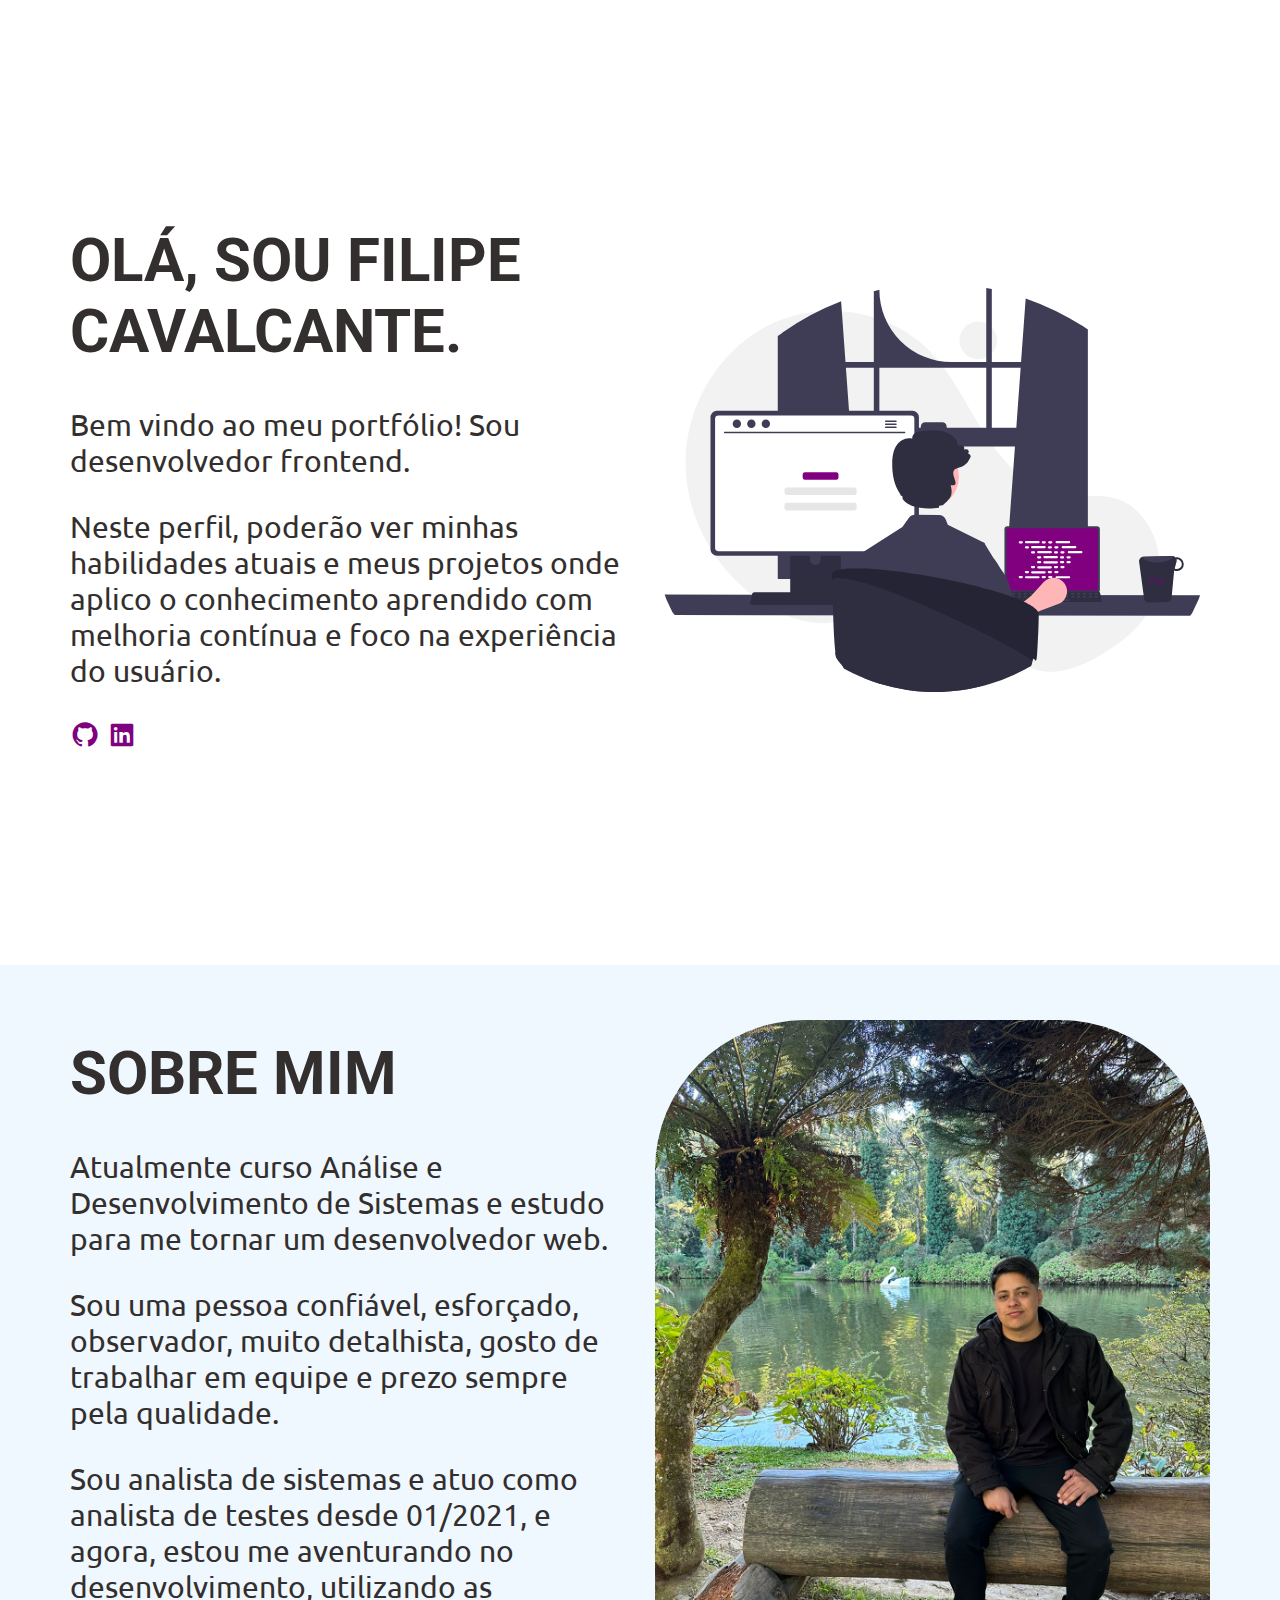
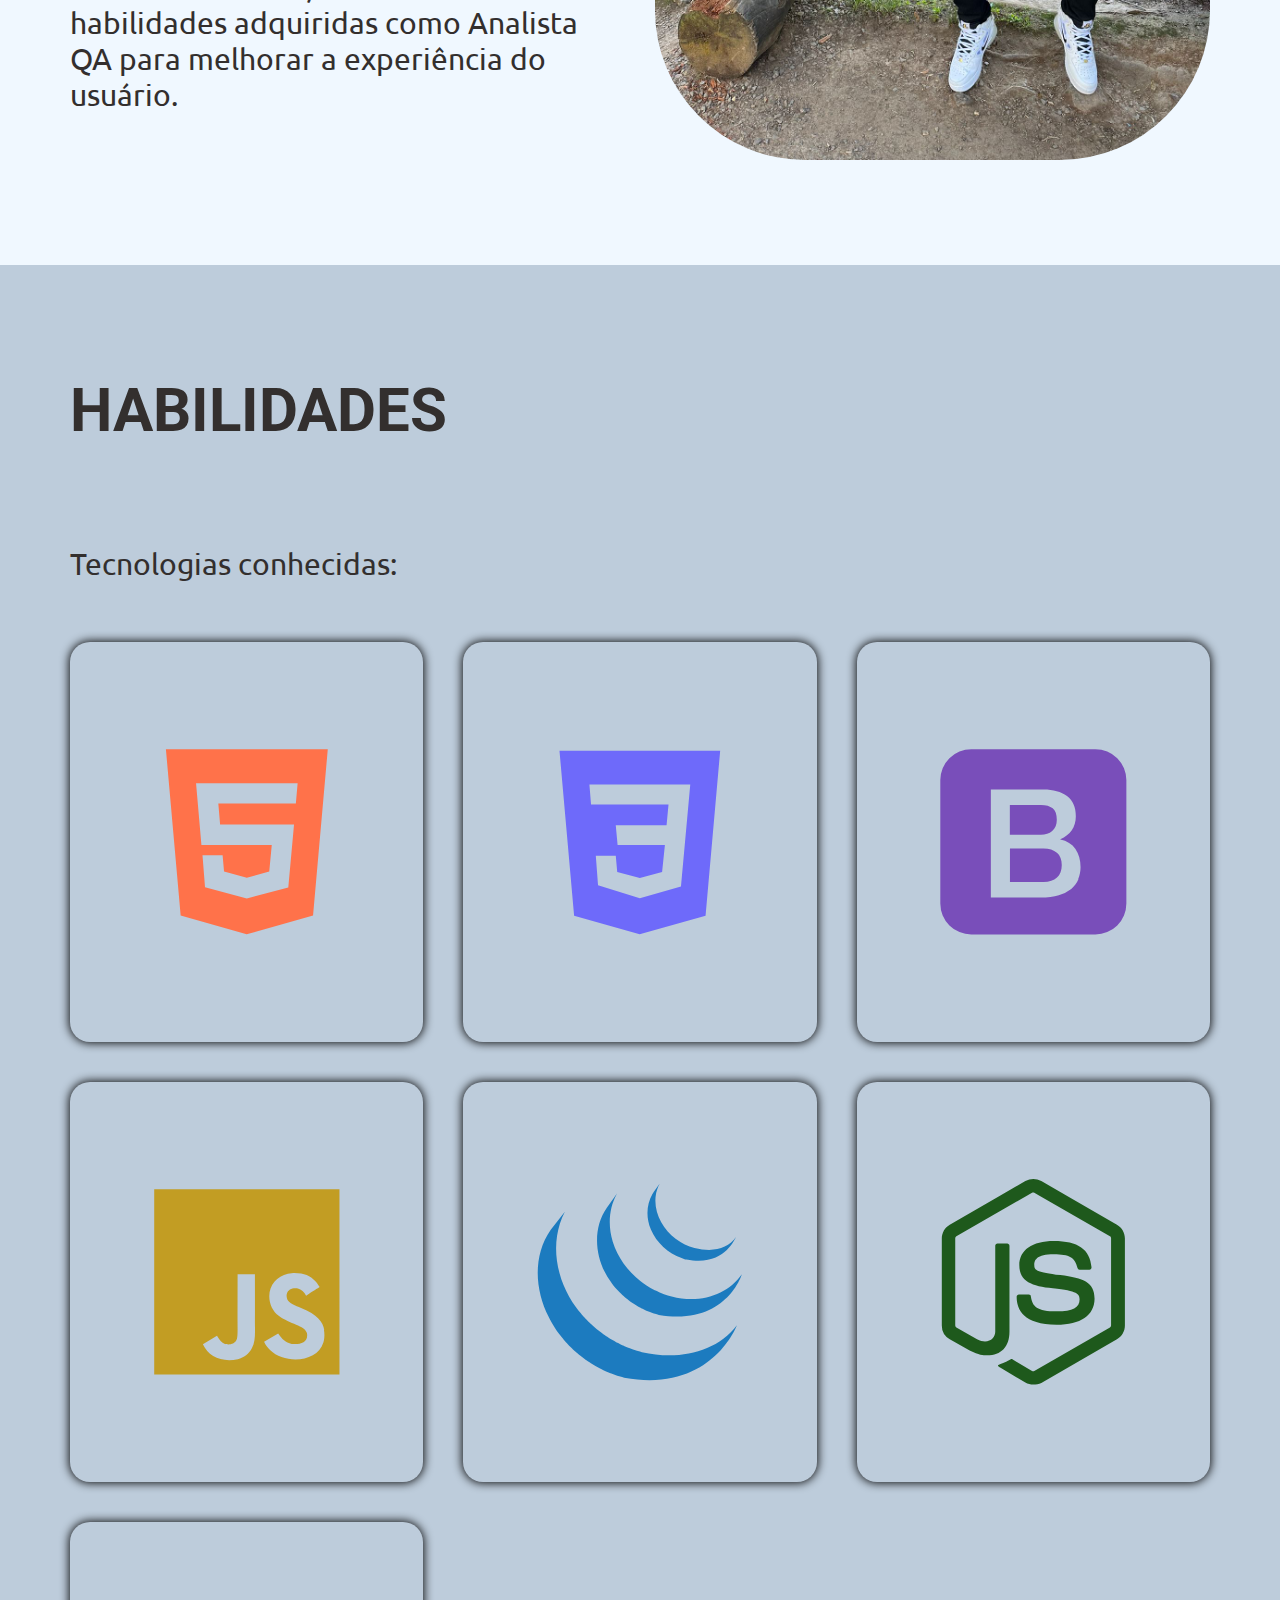
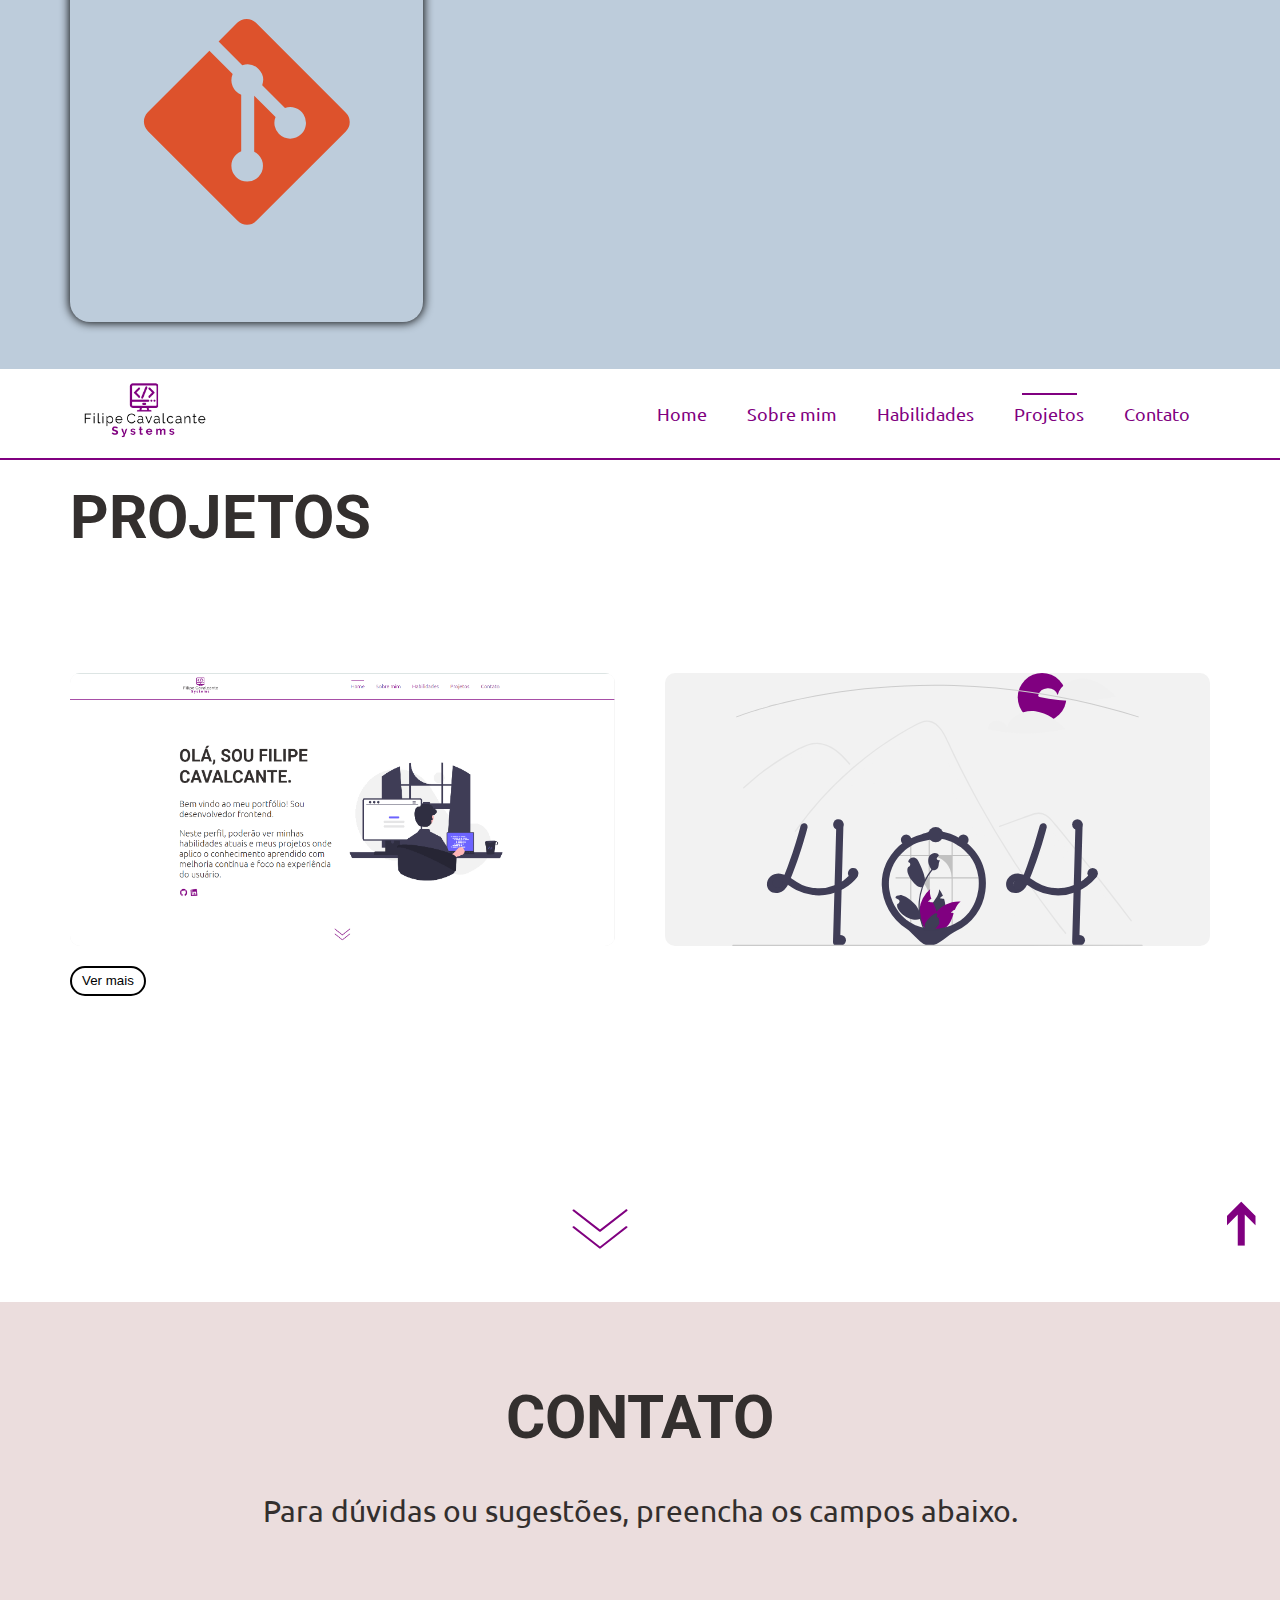
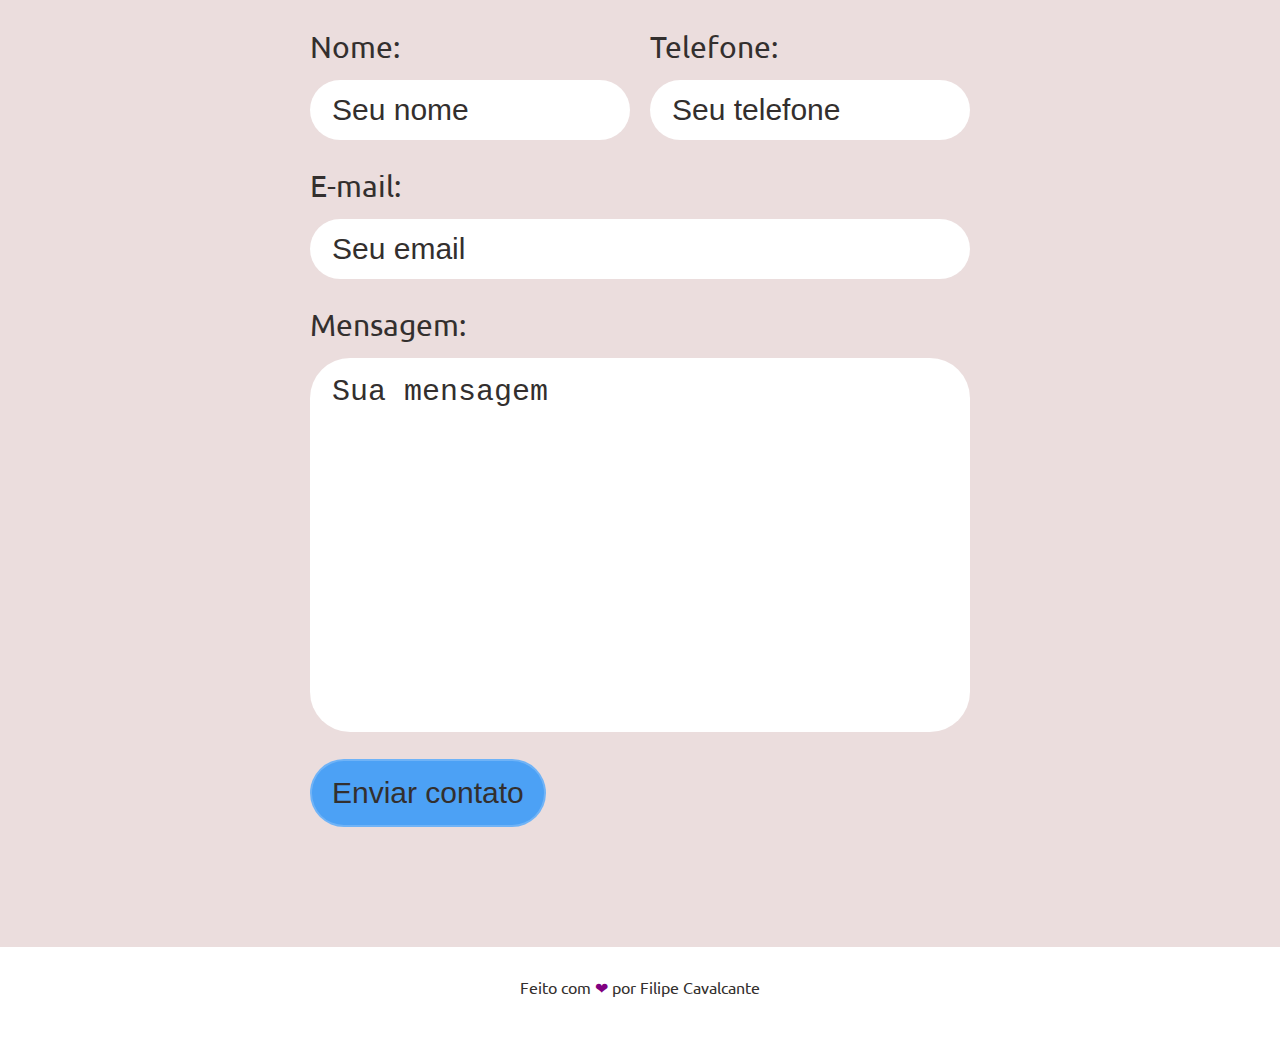
==== src/index.html @ d1425cad "melhorias no código e ajustes na seção de projetos" ====
<!DOCTYPE html>
<html lang="pt-BR">
<head>
    <meta charset="UTF-8">
    <meta name="viewport" content="width=device-width, initial-scale=1.0">
    <title>Filipe Cavalcante Profile</title>
    <link rel="preconnect" href="https://fonts.googleapis.com">
    <link rel="preconnect" href="https://fonts.gstatic.com" crossorigin>
    <link rel="stylesheet" href="https://fonts.googleapis.com/css2?family=Roboto:ital,wght@0,400;0,700;1,700&family=Ubuntu:ital,wght@0,300;0,700;1,700&display=swap">
    <link rel="stylesheet" href="./assets/css/main.css">
    <link rel="stylesheet" href="./assets/css/class.css">
    <link rel="stylesheet" href="./assets/css/menu.css">
    <link rel="stylesheet" href="./assets/css/components.css">
    <link rel="stylesheet" href="./assets/css/responsive.css">
    <link rel="stylesheet" href="./assets/css/skills.css">
    <link rel="stylesheet" href="./assets/css/projects.css">
    <link rel='stylesheet' href='https://unpkg.com/boxicons@2.1.4/css/boxicons.min.css'>
</head>

<body>

    <!-- Botão para fechamento do menu responsivo -->
    <input id="close-menu" class="close-menu" type="checkbox" aria-label="Close menu" role="button" aria-pressed="true">
    <label class="close-menu-label" for="close-menu" title="close menu"></label>

    <!-- Logo e menu de navegação -->
    <aside class="menu white-bg">
        <div class="main-menu menu-content">
            <a id="logo" href="#home" class="scroll-link">
                <img src="./assets/img/logo.png" alt="logo personalizada da minha página" onclick="toggleMenu()">
            </a>
            <nav>
                <ul id="menu-list">
                    <li><a class="nav-link" href="#home">Home</a></li>
                    <li><a class="nav-link" href="#perfil">Sobre mim</a></li>
                    <li><a class="nav-link" href="#habilidades">Habilidades</a></li>
                    <li><a class="nav-link" href="#projetos">Projetos</a></li>
                    <li><a class="nav-link" href="#contato">Contato</a></li>
                </ul>
            </nav>
        </div>
    </aside>

    <!-- Div para espaçamento entre o menu/seção home -->
    <div class="menu-spacing"></div>

    <!-- Seção do home -->
    <section id="home" class="intro white-bg section active-section">
        <div class="main-content intro-content">
            <div class="intro-text-content">
                <h1>Olá, sou Filipe Cavalcante.</h1>
                <p>Bem vindo ao meu portfólio! Sou desenvolvedor frontend.</p>
                <p>Neste perfil, poderão ver minhas habilidades atuais e meus projetos onde aplico o conhecimento aprendido com melhoria contínua e foco na experiência do usuário.</p>
                <div class="social-icons">
                    <a href="https://github.com/filcavalcante?tab=repositories" target="_blank"><i class='bx bxl-github bx-tada' style='color:#800080'></i></a>
                    <a href="https://www.linkedin.com/in/filipe-cavalcante-76673828a/" target="_blank"><i class='bx bxl-linkedin-square bx-tada' style='color:#800080'></i></a>
                </div>
            </div>
            <div class="intro-img">
                <img src="./assets/img/programing.svg" alt="">
            </div>
        </div>
        <div>
            <img id="rolldrop-button" src="./assets/img/down-arrow.svg" alt="Ícone de uma flecha para nevegação, indicando para baixo.">
        </div>
        <div class="rolldrop-content">
        </div>
    </section>

    <!-- Seção do perfil -->
    <section id="perfil" class="intro-bg section">
        <div class="main-content intro-content">
            <div class="intro-text-content">
                <h2>Sobre mim</h2>
                <p>Atualmente curso Análise e Desenvolvimento de Sistemas e estudo para me tornar um desenvolvedor web.</p>
                <p>Sou uma pessoa confiável, esforçado, observador, muito detalhista, gosto de trabalhar em equipe e prezo sempre pela qualidade.</p>
                <p>Sou analista de sistemas e atuo como analista de testes desde 01/2021, e agora, estou me aventurando no desenvolvimento, utilizando as habilidades adquiridas como Analista QA para melhorar a experiência do usuário.</p>
            </div>
            <div class="intro-img">
                <img src="./assets/img/profile.jpeg" alt="foto pessoal onde estou usando camisa, jaqueta e calça nas cores preta e tênis branco, em um parque sentado num banco de madeira com um lago atrás">
            </div>
        </div>
    </section>

    <!-- Seção das habilidades -->
    <section id="habilidades" class="skills-bg section">
        <div class="main-content grid-skills-content">
            <h2 class="grid-heading-skills">Habilidades</h2>
            <p class="grid-tecnologies">Tecnologias conhecidas:</p>
            <div class="grid-skills">
                <div class="card-skills">
                    <img id="img-html" src="./assets/img/bxl-html5.svg" alt="Logo da linguagem HTML">
                    <div class="skills-content">
                        <h3 class="card-title">Html</h3>
                        <p class="card-description">É uma linguagem baseada em marcação, o que significa que você utiliza tags (etiquetas) para envolver partes específicas do conteúdo, dando-lhes significado e estrutura.</p>
                    </div>
                </div>
                <div class="card-skills">
                    <img id="img-css" src="./assets/img/bxl-css3.svg" alt="Logo da linguagem CSS">
                    <div class="skills-content">
                        <h3 class="card-title">Css</h3>
                        <p class="card-description">É uma linguagem de estilo utilizada para controlar a apresentação e o layout de documentos HTML.</p>
                        <p class="card-description">A principal finalidade do CSS é separar o conteúdo (HTML) da apresentação (estilo), o que permite um maior controle e flexibilidade no design de páginas da web.</p>
                    </div>
                </div>
                <div class="card-skills">
                    <img id="img-bootstrap" src="./assets/img/bxl-bootstrap.svg" alt="Logo do framework Bootstrap">
                    <div class="skills-content">
                        <h3 class="card-title">Bootstrap</h3>
                        <p class="card-description">É um dos frameworks de design de código aberto mais populares para o desenvolvimento de interfaces de usuário (UI) responsivas e estilizadas para sites e aplicativos da web. </p>
                    </div>
                </div>
                <div class="card-skills">
                    <img id="img-javascript" src="./assets/img/bxl-javascript.svg" alt="Logo da linguagem Javascript">
                    <div class="skills-content">
                        <h3 class="card-title">Javascript</h3>
                        <p class="card-description">É uma linguagem de programação amplamente usada para desenvolvimento web e é uma das tecnologias fundamentais da internet.</p>
                        <p class="card-description">Permite que os desenvolvedores adicionem interatividade, comportamento dinâmico e funcionalidades avançadas às páginas da web.</p>
                    </div>
                </div>
                <div class="card-skills">
                    <img id="img-jquery" src="./assets/img/bxl-jquery.svg" alt="Logo da biblioteca JQuery">
                    <div class="skills-content">
                        <h3 class="card-title">JQuery</h3>
                        <p class="card-description">É uma biblioteca JavaScript rápida, concisa e de alto nível que simplifica a interação com documentos HTML.</p>
                        <p class="card-description">Foi criada para facilitar o desenvolvimento de páginas web interativas e é amplamente usada na indústria de desenvolvimento web.</p>
                    </div>
                </div>
                <div class="card-skills">
                    <img id="img-node" src="./assets/img/bxl-nodejs.svg" alt="Logo da plataforma de desenvolvimento Noje.js">
                    <div class="skills-content">
                        <h3 class="card-title">Node.js</h3>
                        <p class="card-description">É uma plataforma de desenvolvimento de aplicativos de código aberto que permite aos desenvolvedores criar aplicativos de servidor e de rede altamente escaláveis usando JavaScript. O Node.js é projetado para ser executado no lado do servidor. </p>
                    </div>
                </div>
                <div class="card-skills">
                    <img id="img-git" src="./assets/img/bxl-git.svg" alt="Logo do Git e GitHub para sistema de controle de versão e hospedagem de repositórios Git baseada na web">
                    <div class="skills-content">
                        <h3 class="card-title">Git e GitHub</h3>
                        <p class="card-title">Git é um sistema de controle de versão distribuído amplamente utilizado para rastrear e gerenciar as mudanças no código fonte de um projeto de software.</p>
                        <p class="card-title">GitHub é uma plataforma de hospedagem de repositórios Git baseada na web que oferece serviços de colaboração e gerenciamento de código.</p>
                    </div>
                </div>
            </div>
        </div>
    </section>

    <!-- Seção da galeria de projetos -->
    <section id="projetos" class="white-bg section">
        <div class="main-content">
            <h2 class="grid-main-heading">Projetos</h2>
            <div id="projects-grid-mobile" class="projects-grid">
                <div class="card-projects">
                    <img src="./assets/img/portfolio-project.png" alt="">
                    <div class="projects-content">
                        <p class="projects-title">Meu Portfólio</p>
                        <p class="projects-description">Página criada para testar meu conhecimento e dar um passo a mais na carreira, fazendo um projeto responsivo utilizando Html, Css e Javascript.</p>
                        <div class="align-button">
                            <a class="project-button">
                                <span class="content-button">Ver projeto</span>
                            </a>
                            <a class="project-code-button" href="https://github.com/filcavalcante/portfolio.git" target="_blank">
                                <span><svg xmlns="http://www.w3.org/2000/svg" width="24" height="24" viewBox="3 3 16 16" style="fill: rgba(0, 0, 0, 1);"><path d="m7.375 16.781 1.25-1.562L4.601 12l4.024-3.219-1.25-1.562-5 4a1 1 0 0 0 0 1.562l5 4zm9.25-9.562-1.25 1.562L19.399 12l-4.024 3.219 1.25 1.562 5-4a1 1 0 0 0 0-1.562l-5-4zm-1.649-4.003-4 18-1.953-.434 4-18z"></path></svg></span>
                                <span class="content-button">Ver código</span>
                            </a>
                        </div>
                    </div>               
                </div>
                <div class="card-projects">
                    <img src="./assets/img/404error-not-found.svg" alt="Imagem de uma página não encontrada.">
                    <div class="projects-content">
                        <br>
                        <p class="projects-title">Página em desenvolvimento.</p>
                        <p class="projects-title">Em breve novidades!</p>
                        <br>
                        <!-- <p class="projects-description"></p> -->
                        <!-- <div class="align-button">
                            <a class="project-button">
                                <span class="content-button">Ver projeto</span>
                            </a>
                            <a class="project-code-button">
                                <span><svg xmlns="http://www.w3.org/2000/svg" width="24" height="24" viewBox="3 3 16 16" style="fill: rgba(0, 0, 0, 1);"><path d="m7.375 16.781 1.25-1.562L4.601 12l4.024-3.219-1.25-1.562-5 4a1 1 0 0 0 0 1.562l5 4zm9.25-9.562-1.25 1.562L19.399 12l-4.024 3.219 1.25 1.562 5-4a1 1 0 0 0 0-1.562l-5-4zm-1.649-4.003-4 18-1.953-.434 4-18z"></path></svg></span>
                                <span class="content-button">Ver código</span>
                            </a>
                        </div> -->
                    </div>               
                </div>
                <div class="card-projects">
                    <img src="./assets/img/404error-not-found.svg" alt="Imagem de uma página não encontrada.">
                    <div class="projects-content">
                        <br>
                        <p class="projects-title">Página em desenvolvimento.</p>
                        <p class="projects-title">Em breve novidades!</p>
                        <br>
                        <!-- <p class="projects-description"></p> -->
                        <!-- <div class="align-button">
                            <a class="project-button">
                                <span class="content-button">Ver projeto</span>
                            </a>
                            <a class="project-code-button">
                                <span><svg xmlns="http://www.w3.org/2000/svg" width="24" height="24" viewBox="3 3 16 16" style="fill: rgba(0, 0, 0, 1);"><path d="m7.375 16.781 1.25-1.562L4.601 12l4.024-3.219-1.25-1.562-5 4a1 1 0 0 0 0 1.562l5 4zm9.25-9.562-1.25 1.562L19.399 12l-4.024 3.219 1.25 1.562 5-4a1 1 0 0 0 0-1.562l-5-4zm-1.649-4.003-4 18-1.953-.434 4-18z"></path></svg></span>
                                <span class="content-button">Ver código</span>
                            </a>
                        </div> -->
                    </div>          
                </div>
                <div class="card-projects">
                    <img src="./assets/img/404error-not-found.svg" alt="Imagem de uma página não encontrada.">
                    <div class="projects-content">
                        <br>
                        <p class="projects-title">Página em desenvolvimento.</p>
                        <p class="projects-title">Em breve novidades!</p>
                        <br>
                        <!-- <p class="projects-description"></p> -->
                        <!-- <div class="align-button">
                            <a class="project-button">
                                <span class="content-button">Ver projeto</span>
                            </a>
                            <a class="project-code-button">
                                <span><svg xmlns="http://www.w3.org/2000/svg" width="24" height="24" viewBox="3 3 16 16" style="fill: rgba(0, 0, 0, 1);"><path d="m7.375 16.781 1.25-1.562L4.601 12l4.024-3.219-1.25-1.562-5 4a1 1 0 0 0 0 1.562l5 4zm9.25-9.562-1.25 1.562L19.399 12l-4.024 3.219 1.25 1.562 5-4a1 1 0 0 0 0-1.562l-5-4zm-1.649-4.003-4 18-1.953-.434 4-18z"></path></svg></span>
                                <span class="content-button">Ver código</span>
                            </a>
                        </div> -->
                    </div>             
                </div>
                <div class="card-projects">
                    <img src="./assets/img/404error-not-found.svg" alt="Imagem de uma página não encontrada.">
                    <div class="projects-content">
                        <br>
                        <p class="projects-title">Página em desenvolvimento.</p>
                        <p class="projects-title">Em breve novidades!</p>
                        <br>
                        <!-- <p class="projects-description"></p> -->
                        <!-- <div class="align-button">
                            <a class="project-button">
                                <span class="content-button">Ver projeto</span>
                            </a>
                            <a class="project-code-button">
                                <span><svg xmlns="http://www.w3.org/2000/svg" width="24" height="24" viewBox="3 3 16 16" style="fill: rgba(0, 0, 0, 1);"><path d="m7.375 16.781 1.25-1.562L4.601 12l4.024-3.219-1.25-1.562-5 4a1 1 0 0 0 0 1.562l5 4zm9.25-9.562-1.25 1.562L19.399 12l-4.024 3.219 1.25 1.562 5-4a1 1 0 0 0 0-1.562l-5-4zm-1.649-4.003-4 18-1.953-.434 4-18z"></path></svg></span>
                                <span class="content-button">Ver código</span>
                            </a>
                        </div> -->
                    </div>           
                </div>
                <div class="card-projects">
                    <img src="./assets/img/404error-not-found.svg" alt="Imagem de uma página não encontrada.">
                    <div class="projects-content">
                        <br>
                        <p class="projects-title">Página em desenvolvimento.</p>
                        <p class="projects-title">Em breve novidades!</p>
                        <br>
                        <!-- <p class="projects-description"></p> -->
                        <!-- <div class="align-button">
                            <a class="project-button">
                                <span class="content-button">Ver projeto</span>
                            </a>
                            <a class="project-code-button">
                                <span><svg xmlns="http://www.w3.org/2000/svg" width="24" height="24" viewBox="3 3 16 16" style="fill: rgba(0, 0, 0, 1);"><path d="m7.375 16.781 1.25-1.562L4.601 12l4.024-3.219-1.25-1.562-5 4a1 1 0 0 0 0 1.562l5 4zm9.25-9.562-1.25 1.562L19.399 12l-4.024 3.219 1.25 1.562 5-4a1 1 0 0 0 0-1.562l-5-4zm-1.649-4.003-4 18-1.953-.434 4-18z"></path></svg></span>
                                <span class="content-button">Ver código</span>
                            </a>
                        </div> -->
                    </div>              
                </div>
            </div>
            <button id="showMoreButton" type="button">Ver mais</button>
        </div>
    </section>

    <!-- Seção de Contato -->
    <section id="contato" class="intro contact-bg section">
        <div class="main-content contact-content">
            <div class="contact-text-content">
                <h2>Contato</h2>
                <p>Para dúvidas ou sugestões, preencha os campos abaixo.</p>
            </div>
            <div class="contact-form">
                <fieldset class="form-grid">
                    <div class="form-group">
                        <label for="name">Nome:</label>
                        <input type="text" name="name" id="name" placeholder="Seu nome" autocomplete="given-name">
                    </div>
                    <div class="form-group">
                        <label for="telefone">Telefone:</label>
                        <input type="number" name="telefone" id="telefone" placeholder="Seu telefone" autocomplete="on">
                    </div>
                    <div class="form-group">
                        <label for="email">E-mail:</label>
                        <input type="text" name="email" id="email" placeholder="Seu email" autocomplete="email">
                    </div>
                    <div class="form-group full-width">
                        <label for="message">Mensagem:</label>
                        <textarea name="message" id="message" cols="30" rows="10" placeholder="Sua mensagem" autocomplete="on"></textarea>
                    </div>
                    <div class="form-group full-width">
                        <button type="submit">Enviar contato</button>
                    </div>
                </fieldset>
            </div>
        </div>
    </section>

    <!-- Rodapé da página -->
    <footer id="footer" class="footer white-bg">
        <p><a rel="nofollow" target="_blank" href="https://github.com/filcavalcante?tab=repositories">Feito com <span class="heart">❤</span> por Filipe Cavalcante</a></p>
    </footer>

    <!-- Ícone/Botão para subir ao topo da página -->
    <a href="#home" class="back-to-top scroll-link">➔</a>

    <!-- Scripts do JS -->
    <script src="./assets/js/responsive.js"></script>
</body>
</html>
---- src/assets/css/main.css ----
/* Variáveis */
:root {
    --primary-color: #332F2E;
    --white-color: white;
    --purple: #800080;
    --gap: 3rem;
}

/* Elements */
* {
    margin: 0;
    padding: 0;
    box-sizing: border-box;
}

html {
    font-size: 62.5%;
    scroll-behavior: smooth;
}

body {
    font-family: 'Ubuntu', sans-serif;
    font-size: 3rem;
    color: var(--primary-color);
}

h1, h2, h3, h4, h5, h6 {
    font-family: 'Roboto', sans-serif;
}

h1 {
    font-size: 6rem;
    margin-bottom: 4rem;
    text-transform: uppercase;
}

h2 {
    font-size: 6rem;
    margin-bottom: 4rem;
    text-transform: uppercase;
}

h3 {
    font-size: 5rem;
}

h4 {
    font-size: 4.5rem;
}

h5 {
    font-size: 4rem;
}

h6 {
    font-size: 3.5rem;
}

a {
    text-decoration: none;
}

p {
    margin-bottom: 3rem;
}

li a:-webkit-any-link {
    color: var(--purple);
}
---- src/assets/css/class.css ----
/* Classes */
.main-bg {
    background-image: url('../img/main-bg.svg');
    background-size: cover;
    background-position: center center;
    color: var(--white-color);
}

.white-bg {
    background: var(--white-color);
    color: var(--primary-color);
}

.main-menu {
    max-width: 120rem;
    margin: 0 auto;
    padding: 0 var(--gap);
}

.main-content {
    max-width: 120rem;
    margin: 0 auto;
    padding: 8rem var(--gap);
}

.section {
    min-height: 100vh;
}

.menu-spacing {
    height: 6.5rem;
}

.banner {
    background-image: url('../img/banner.jpg');
    background-size: cover;
    min-height: 100vh;
    background-position: center center;
    color: var(--white-color);
}

.intro-bg {
    background: #F0F8FF;
    background-size: cover;
    min-height: 100vh;
    background-position: center center;
    color: var(--primary-color);
}

.intro-content {
    display: grid;
    position: relative;
    top: -2.5rem;
    grid-template-columns: 1fr 1fr;
    gap: var(--gap);
    min-height: 100vh;
}

.intro-text-content,
.intro-img {
    display: flex;
    flex-flow: column wrap;
    justify-content: center;
}

.intro-img img {
    max-width: 100%;
    height: auto;
    border-radius: 15rem;
}

.contact-text-content {
    text-align: center;
    padding-bottom: 5rem;
}

.contact-bg {
    background-color: #ebdddd;
    /* background-color: whitesmoke; */
}

.top3-content {
    display: flex;
    flex-flow: column nowrap;
    justify-content: center;
    text-align: center;
    max-width: 64rem;
    min-height: 100vh;
}

.grid-main-heading {
    margin-bottom: 12rem;
}

.contact-form {
    max-width: 700px;
    margin: 0 auto;
    padding: 20px;
}

.contact-form {
    margin-bottom: 20px; /* Adicione um espaço abaixo da div */
}

.form-group {
    flex-basis: calc(50% - 1rem); /* Tamanho de 50% com espaço entre eles */
}

.form-group:last-child {
    flex-basis: 100%; /* Ocupa a linha inteira na segunda linha */
    margin-right: 0; /* Remova a margem à direita */
}

.form-group.full-width {
    flex-basis: 100%;
    height: 100%; /* Defina a altura para 100% */
}

.form-group.full-width textarea {
    height: 100%; /* Defina a altura para 100% para ocupar a linha inteira */
    margin-right: 0; /* Remova a margem à direita */
    resize: none;
}

.contact-form .form-grid {
    display: flex;
    flex-direction: row;
    flex-wrap: wrap;
    border: none;
    gap: 2rem;
}

/* Footer */
.footer {
    text-align: center;
    font-size: 1.6rem;
}

.footer a {
    color: var(--primary-color);
}

.heart {
    color: var(--purple);
}

.footer p {
    margin: 0;
    padding: 3rem;
}

/* Botão para voltar para o topo */
.back-to-top {
    position: fixed;
    bottom: 2rem;
    right: 3rem;
    background: none;
    width: 5rem;
    height: 5rem;
    display: flex;
    justify-content: center;
    text-align: center;
    align-items: center;
    border-radius: 50%;
    color: var(--purple);
    transform: rotate(-90deg);
    font-size: 6rem;
}

#logo img {
    max-width: 15rem;
}

.skills-bg {
    background-color: #bdccdb;
}
---- src/assets/css/menu.css ----
/* Menu */
.menu {
    position: fixed;
    top: 0;
    left: 0;
    right: 0;
    width: 100%;
    z-index: 1;
    border-bottom: 0.2rem solid var(--purple);
}

.menu-content {
    display: flex;
    justify-content: space-between;
    align-items: center;
    padding-top: 0;
    padding-bottom: 0;
}

.menu h1 {
    font-size: 2.3rem;
    color: var(--primary-color);
}

.menu h1 a {
    color: inherit;
}

.menu ul {
    list-style: none;
    display: flex;
}

.menu ul li a {
    display: block;
    position: relative;
    padding: 2rem;
    font-size: 1.8rem;
}

.menu ul li a::after {
    content: '';
    position: absolute;
    top: 1rem;
    left: 50%;
    width: 0;
    height: 0.2rem;
    background: var(--purple);
    transition: all 500ms ease-in-out;
}

.menu ul li a:hover::after {
    width: 50%;
    left: 25%;
}

.menu ul li a.active {
    position: relative;
    color: var(--purple);
}

.menu ul li a.active::before {
    content: '';
    position: absolute;
    top: 1rem;
    left: 25%;
    width: 50%;
    height: 0.2rem;
    background: var(--purple);
}

/* Esconde o menu */
.close-menu {
    display: none;
}

/* Estilo para o botão rolldrop */
#rolldrop-button {
    position: fixed;
    background-color: none;
    bottom: 2rem;
    left: calc(50% - 40px);
    transform: translateX(-50%);
    padding: 0px 10px;
    outline-style: none;
    border: none;
    cursor: pointer;
    z-index: 1;
    animation: jumping 1s linear infinite;
}

@keyframes jumping {
    from {transform: translateY(-15px);}
    50% {transform: translateY(0);}
    to {transform: translateY(-15px);}
}
---- src/assets/css/components.css ----
/* Compontents */

.form-group {
    flex: 1 1 32rem;
}

.form-group label {
    display: block;
    margin-bottom: 1.5rem;
}

.form-group input,
.form-group textarea {
    border: none;
    padding: 1.5rem 2rem;
    width: 100%;
    height: 50%;
    font-size: 3rem;
    outline: none;
    border: 0.2rem solid rgba(255, 255, 255, 0.2);
    border-radius: 4rem;
    color: var(--primary-color);
    margin-right: 0;
}

.form-group input:focus,
.form-group textarea:focus {
    box-shadow: 0 0 0.3rem 0.3rem #800080;
}

.form-group button {
    border: 0.2rem solid rgba(255, 255, 255, .2);
    box-shadow: 0 0 0.1rem rgba(255, 255, 255, .1);
    background-color: #4ca1f5;
    border-radius: 4rem;
    color: var(--primary-color);
    padding: 1.5rem 2rem;
    font-size: 3rem;
    cursor: pointer;
    transition: all 300ms ease-in-out;
}

.form-group button:hover {
    box-shadow: 0 0 0.3rem 0.3rem #800080;
}

.form-group ::placeholder {
    color: var(--primary-color);
}
---- src/assets/css/responsive.css ----
@media screen and (max-width: 800px) {

    .projects-grid  {
        grid-template-columns: 1fr;
    }
    
    .card-projects img {
        width: 100%;
        max-width: 100%;
        max-height: 100%;
    }

    .card-projects img {
        width: 100%;
    }

    .menu {
        bottom: 0;
        text-align: center;
    }

    .menu-content, .menu-content ul {
        flex-direction: column;
        justify-content: center;
    }

    .menu-content {
        height: 100vh;
    }

    .menu {
        display: none;
    }

    .close-menu {
        position: fixed;
        z-index: 2;
        top: 0;
        left: 0;
    }

    .close-menu-label::after {
        content: '☰';
        position: fixed;
        z-index: 2;
        top: 2rem;
        right: 2rem;
        color: var(--purple);
        font-size: 3rem;
        line-height: 3rem;
        width: 3rem;
        height: 3rem;
        text-align: center;
        cursor: pointer;
        padding: 0.5rem;
    }

    .close-menu:checked~.menu {
        display: block;
    }

    .close-menu:checked~.close-menu-label::after {
        content: '✖';
    }

    .menu-spacing {
        display: none;
    }

    h1 {
        font-size: 3.8rem;
    }
    
    h2 {
    font-size: 3.4rem;
    }

    h3 {
    font-size: 3.2rem;
    }

    h4 {
    font-size: 3rem;
    }

    h5 {
    font-size: 2.8rem;
    }

    h6 {
    font-size: 2.6rem;
    }
}

@media screen and (max-width: 1100px) { 
    .main-content .grid-skills {
        grid-template-columns: repeat(2, 1fr);
    }

    .main-content .card-skills img {
        width: 60%;
        max-height: 100%;
    }
}

@media screen and (max-width: 768px) {
    .main-content .grid-skills {
        grid-template-columns: 1fr;
    }

    #projects-grid-mobile {
        grid-template-columns: 1fr;
    }

    .projects-grid .card-projects {
        width: 100%;
    }

    .main-content .card-skills img {
        width: 40%;
        max-height: 100%;
    }
}
---- src/assets/css/skills.css ----
.grid-skills {
    display: grid;
    grid-template-columns: repeat(3, 1fr);
    gap: 4rem;
}

.card-skills {
    background: transparent;
    border-radius: 2rem;
    display: flex;
    flex-direction: column;
    padding: 2rem;
    box-sizing: border-box;
    box-shadow: 0px 0px 10px 1px #000000ee;
    transition: all 0.6s cubic-bezier(0.175, 0.885, 0.32, 1.275);
    position: relative;
    height: 400px;
}

.card-skills img {
    width: 70%;
    max-height: 100%;
    position: absolute;
    top: 50%;
    left: 50%;
    transform: translate(-50%, -50%);
  }

.card-skills:hover img {
    max-height: 0;
}

.card-skills:hover {
    transform: scale(1.05);
    box-shadow: 0 8px 16px rgba(255, 255, 255, 0.2);
}

.skills-content {
    transform: rotateX(-90deg);
    transform-origin: bottom;
}

.card-skills:hover .skills-content {
    transform: rotateX(0deg);
}

.card-skills:hover .skills-content {
    max-height: 100%;
}

.card-description {
    margin: 0;
    padding-top: 2rem;
    font-size: 1.6rem;
    color: var(--primary-color);
    font-weight: 300;
}

.card-title {
    margin: 0;
    padding-top: 3.5rem;
    color: var(--primary-color);
}

.card-skills:hover img {
    scale: 0;
}

.skills-content {
    margin: 10px 0 0;
    font-size: 1.4rem;
    color: #777;
    line-height: 1.4;
}

.grid-tecnologies {
    padding: 3rem 0 3rem 0;
}

.grid-heading-skills {
    padding: 3rem 0 3rem 0;
}
---- src/assets/css/projects.css ----
#projetos .card-projects {
  display: flex;
  flex-direction: column;
  justify-content: space-between;
}

#projetos a {
  cursor: pointer;
}

.card-projects {
  width: 100%;
  aspect-ratio: 18/9;
  background-color: #f2f2f2;
  border-radius: 1rem;
  overflow: hidden;
  box-shadow: 0 0 0 5px #ffffff80;
  transition: all 0.6s cubic-bezier(0.175, 0.885, 0.32, 1.275);
}

.card-projects img {
  width: 100%;
  height: 100%;
  fill: #333;
  transition: all 0.6s cubic-bezier(0.175, 0.885, 0.32, 1.275);
}

.projects-image {
  width: 100%;
  height: 100%;
}

.card-projects:hover {
  transform: scale(1.05);
  box-shadow: 0 0.8rem 1.6rem rgba(255, 255, 255, 0.2);
}

.projects-content {
  position: absolute;
  top: 0;
  left: 0;
  width: 100%;
  height: 100%;
  padding: 1.5rem;
  box-sizing: border-box;
  background-color: #f2f2f2;
  transform: rotateX(-90deg);
  transform-origin: bottom;
  transition: all 0.6s cubic-bezier(0.175, 0.885, 0.32, 1.275);
}

.projects-content {
  flex: 1;
  display: flex;
  flex-direction: column;
  justify-content: space-between;
}

.align-button {
  display: flex;
  align-self: flex-start;
  flex-direction: row;
  justify-content: flex-start;
  align-items: center;
}

.card-projects:hover .projects-content {
  transform: rotateX(0deg);
}

.projects-title {
  margin: 0;
  font-size: 4rem;
  color: #333;
  font-weight: 300;
}

.card-projects:hover img {
  scale: 0;
}

.projects-content {
  margin: 0;
  font-size: 2rem;
  color: #777;
  line-height: 1.4;
}

.projects-grid {
  display: grid;
  grid-template-columns: repeat(2, 1fr);
  gap: 5rem;
}

.projects-description {
  margin: 0;
  align-items: center;
}

/* Botão Ver projeto */
.project-button {
  display: flex;
  position: relative;
  overflow: hidden;
  align-items: center;
  height: 4rem;
  margin-right: 2rem;
  padding: 0 2rem;
  border-radius: 1.5rem;
  background: #3d3a4e;
  background-size: 400%;
  color: #fff;
  border: 2px solid black;
}

.project-button:hover::before {
  transform: scaleX(1);
}

.content-button {
  position: relative;
  z-index: 1;
}

.project-button::before {
  content: '';
  position: absolute;
  top: 0;
  left: 0;
  transform: scaleX(0);
  transform-origin: 0 50%;
  width: 100%;
  height: inherit;
  border-radius: inherit;
  background: linear-gradient(
    82.3deg,
    rgba(150, 93, 233, 1) 10.8%,
    rgba(99, 88, 238, 1) 94.3%
  );
  transition: all 0.475s;
}

/*  Botão Ver código */
.project-code-button {
  display: flex;
  position: relative;
  overflow: hidden;
  align-items: center;
  height: 4rem;
  margin-right: 2rem;
  padding: 0 2rem;
  border-radius: 1.5rem;
  background: transparent;
  background-size: 400%;
  color: black;
  border: 2px solid black;
}

.project-code-button:hover::before {
  transform: scaleX(1);
}

.content-button {
  position: relative;
  z-index: 1;
}

.project-code-button::before {
  content: '';
  position: absolute;
  top: 0;
  left: 0;
  transform: scaleX(0);
  transform-origin: 0 50%;
  width: 100%;
  height: inherit;
  border-radius: inherit;
  background: linear-gradient(
    82.3deg,
    rgba(150, 93, 233, 1) 10.8%,
    rgba(99, 88, 238, 1) 94.3%
  );
  transition: all 0.475s;
}

.project-code-button svg {
  width: 2rem;
  height: 1.5rem;
  margin-right: 0.5rem;
  color: black;
}

.project-code-button span {
  position: relative;
  display: inline-flex;
  align-items: center;
  padding: 0;
}

#projetos .card-projects.hidden {
  display: none;
}

#showMoreButton {
  display: flex;
  overflow: hidden;
  align-items: center;
  height: 3rem;
  margin-top: 2rem;
  padding: 0 1rem;
  border-radius: 1.5rem;
  background: #fff;
  color: black;
  border: 2px solid black;
  justify-content: flex-start;
  cursor: pointer;
}
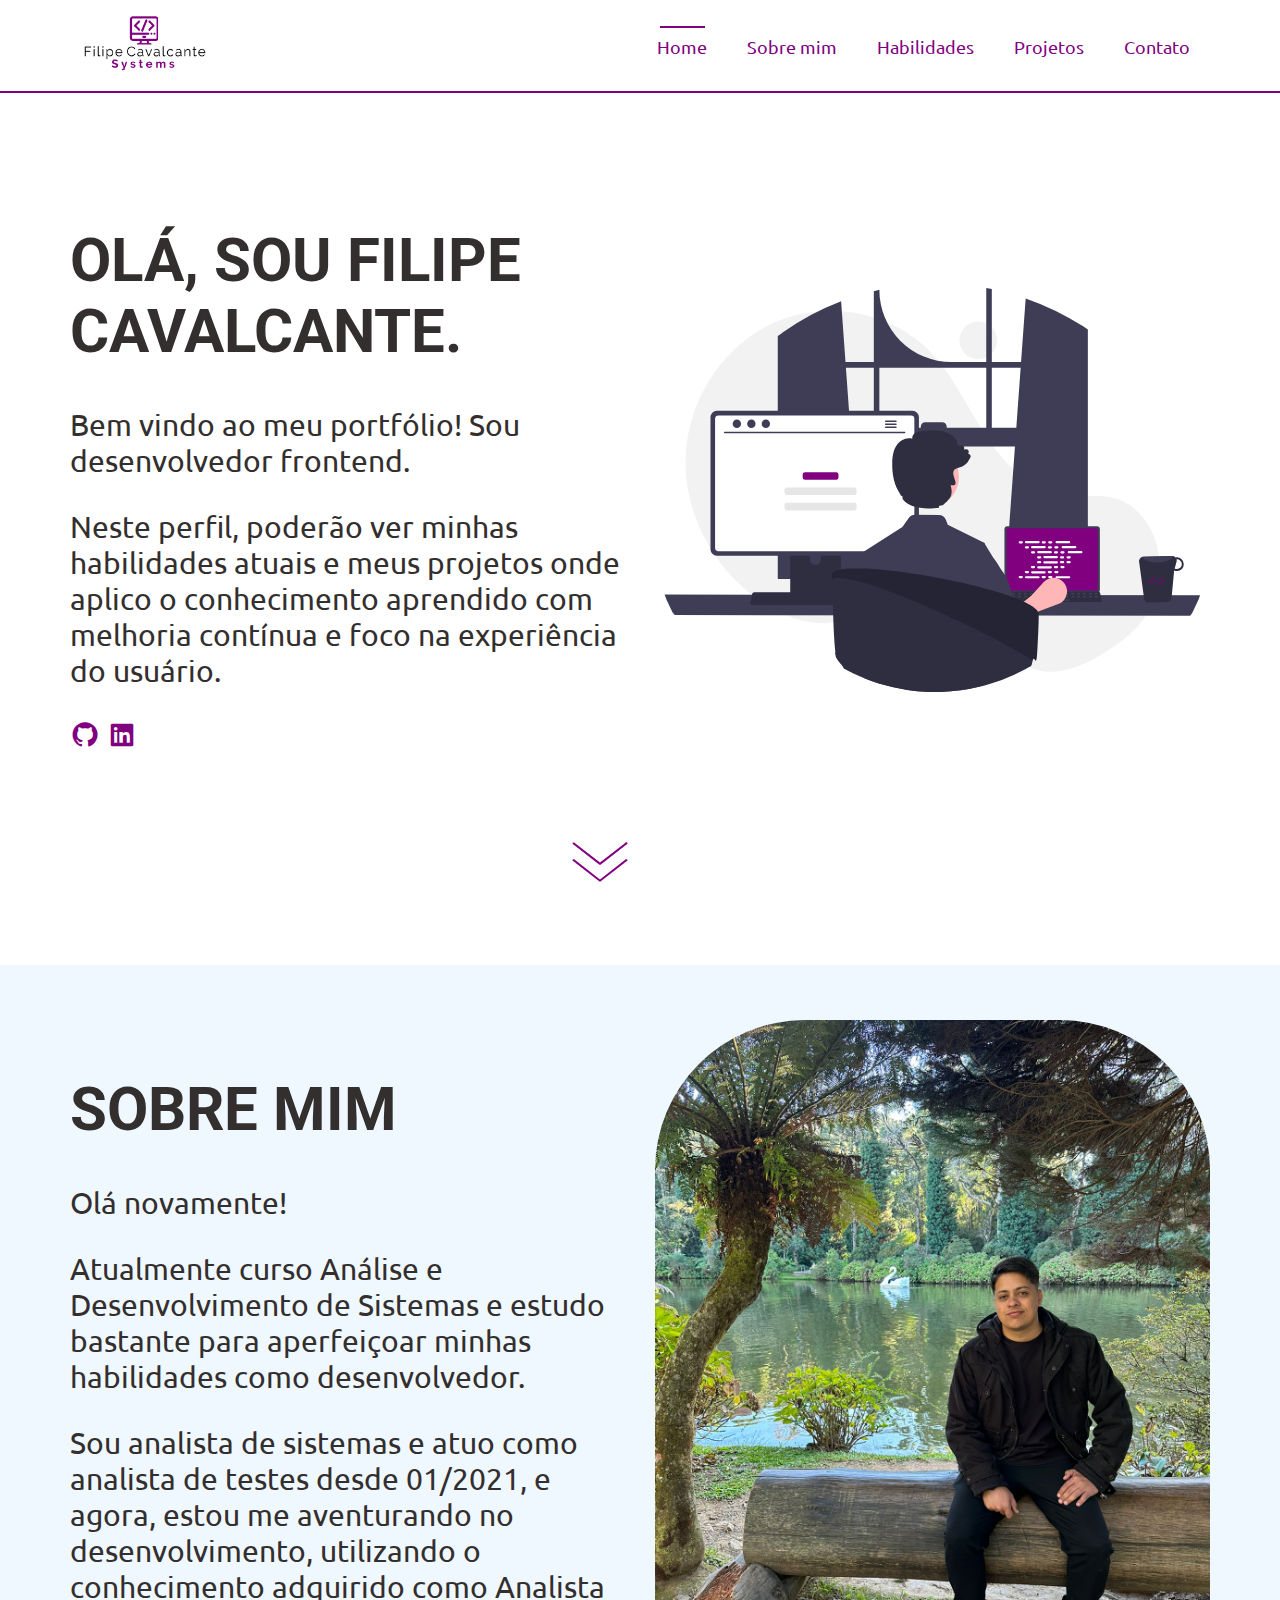
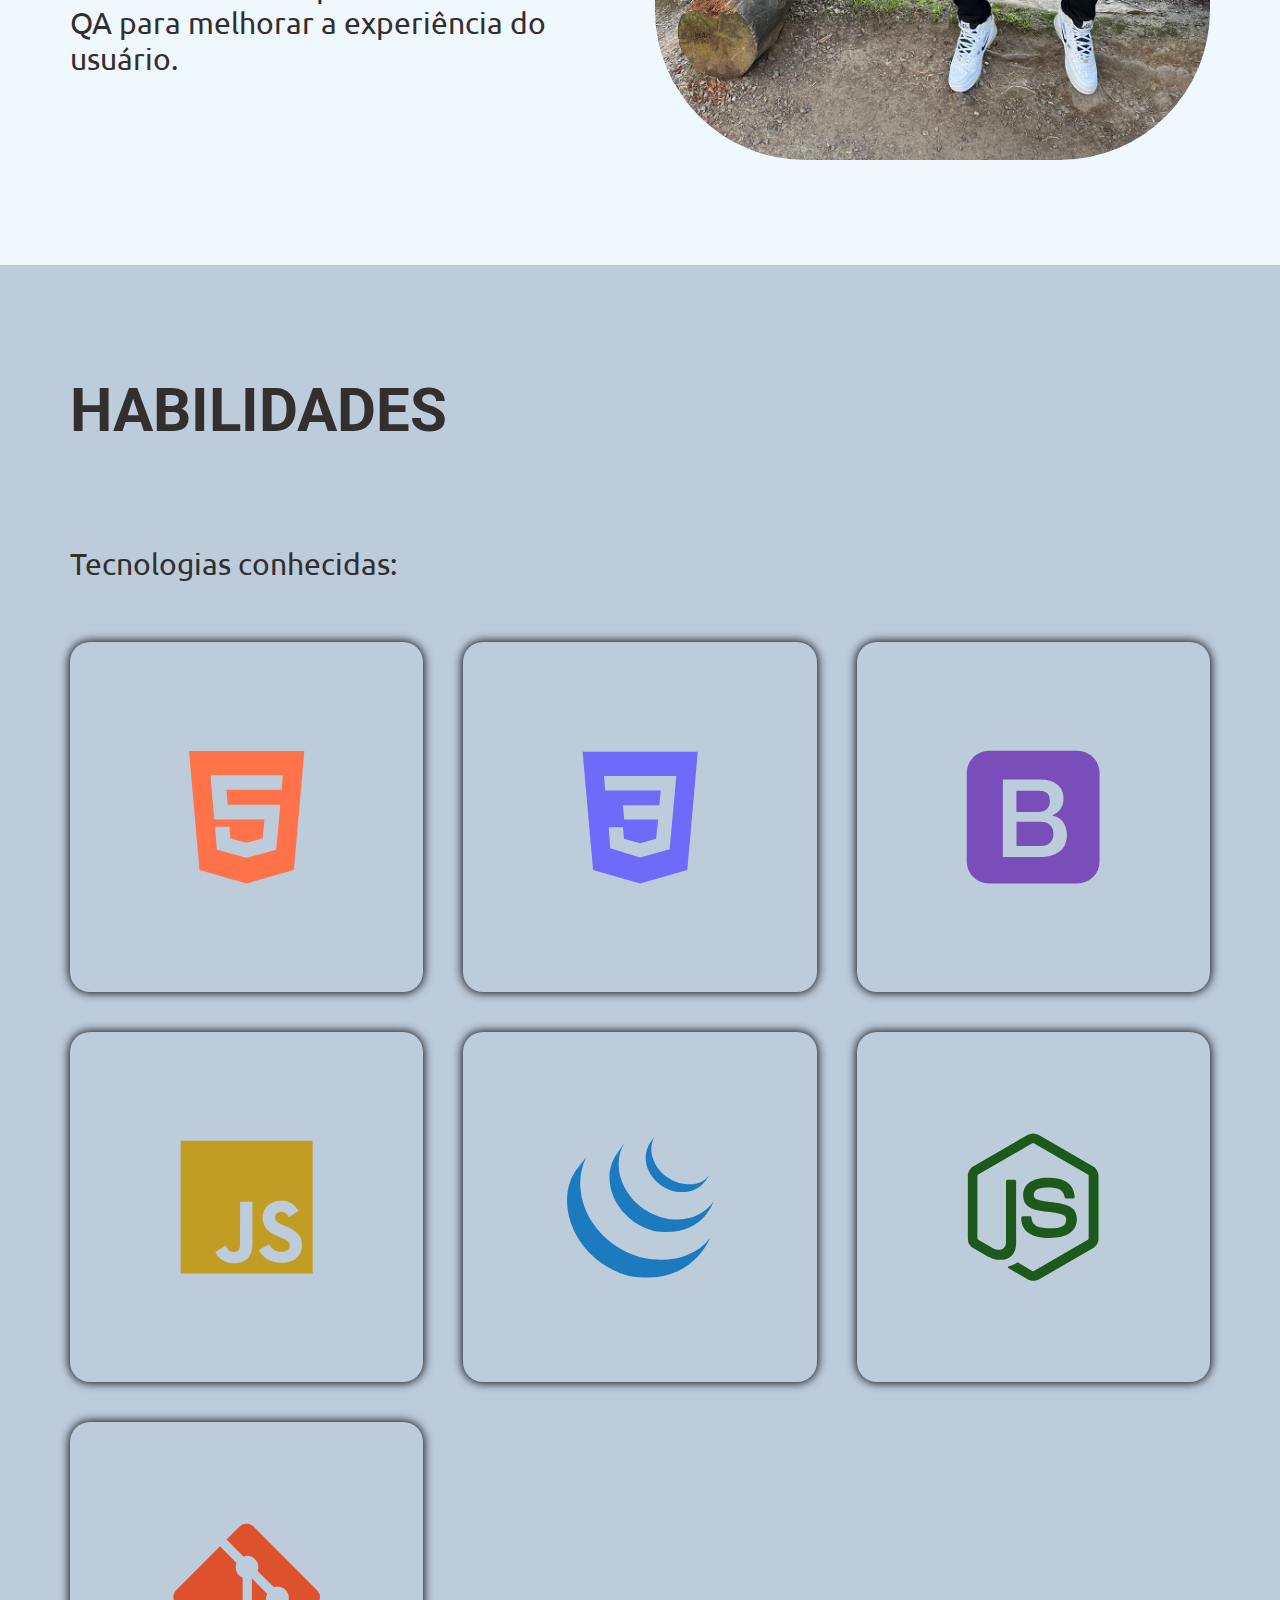
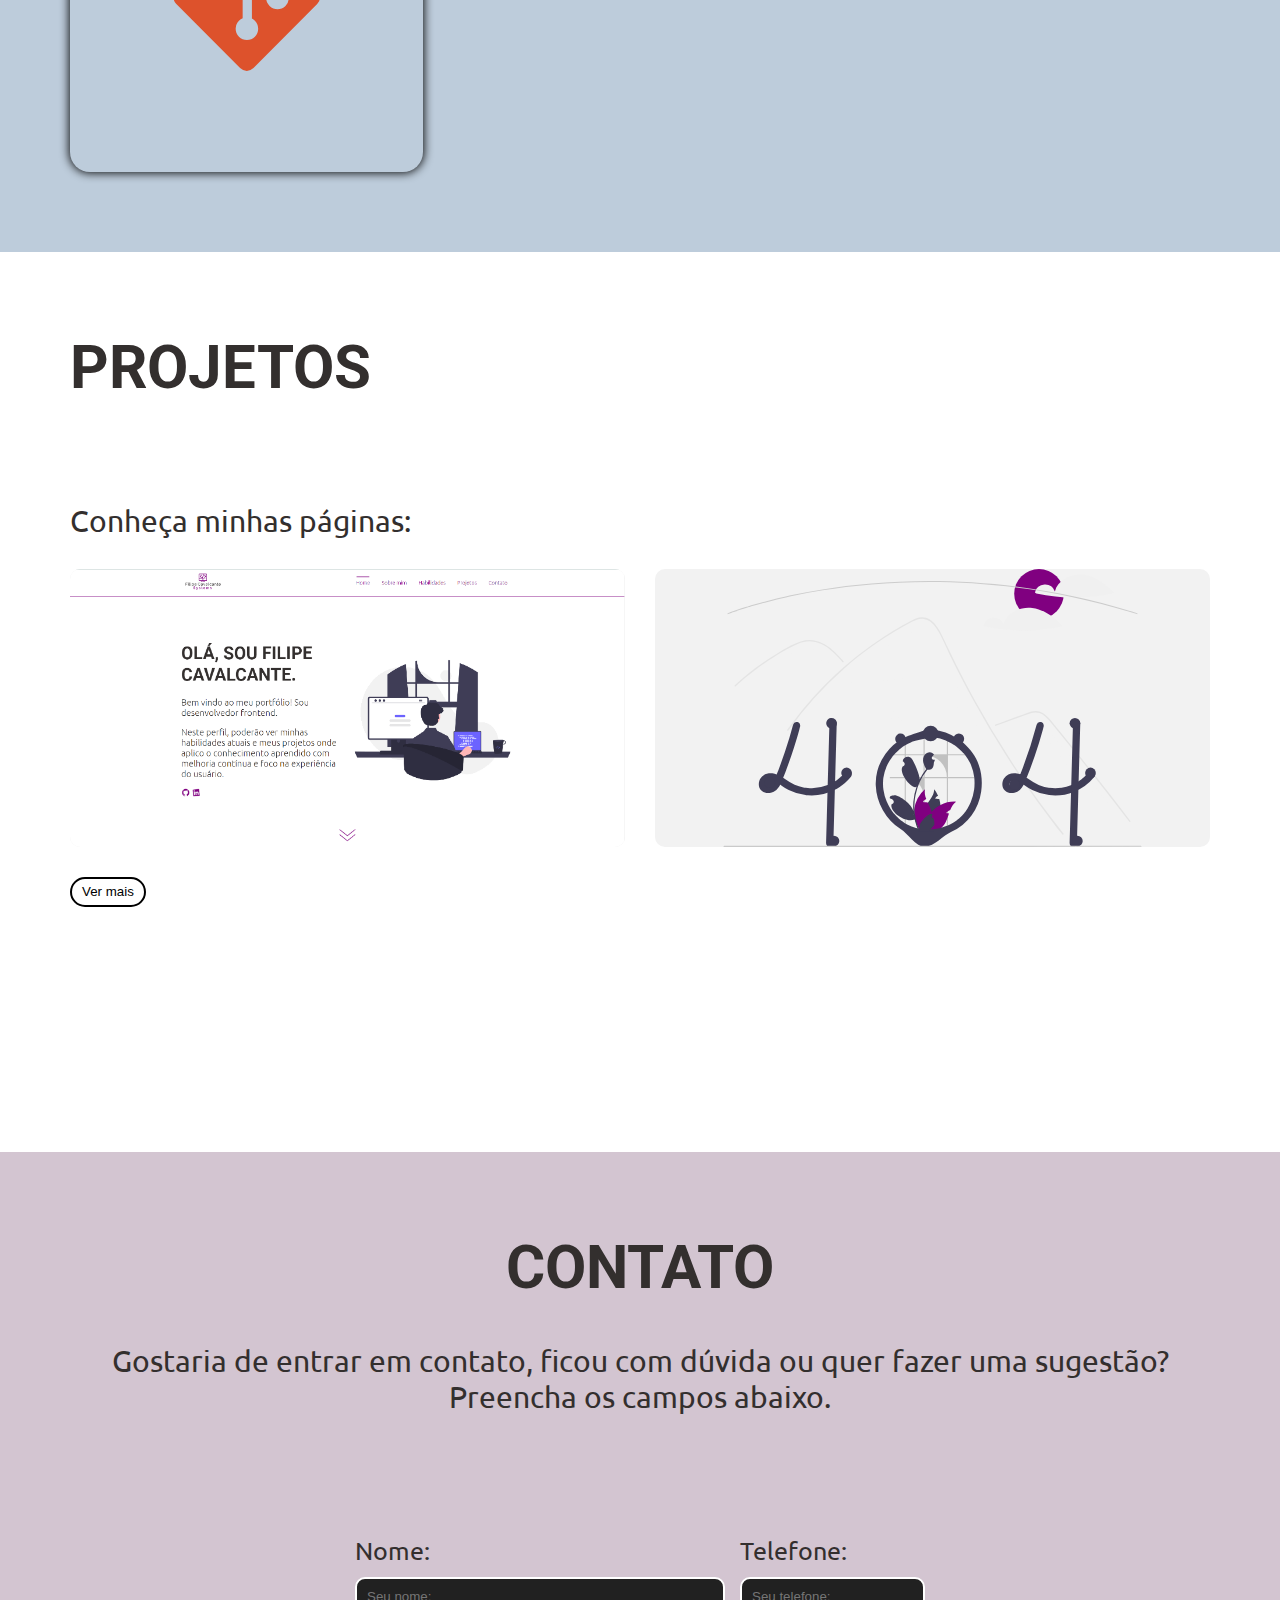
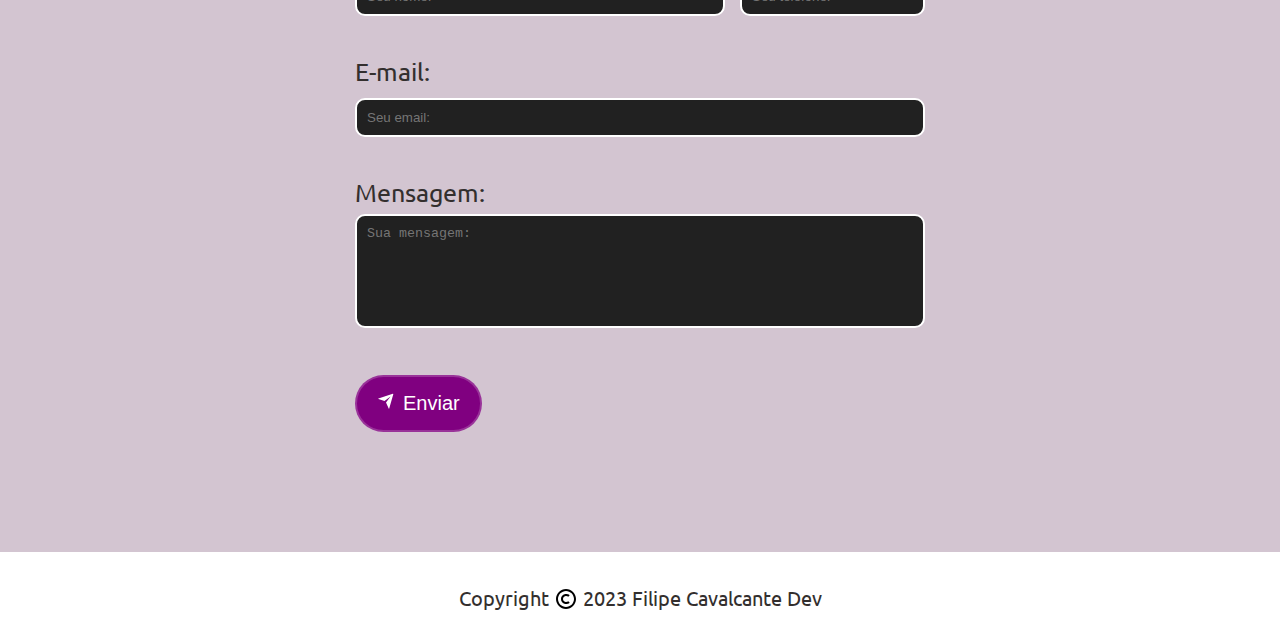
==== commit 788cdbbf: "validações de formulário, correção de bugs e melhoria nas funcionalidades" ====
--- a/src/index.html
+++ b/src/index.html
@@ -72,9 +72,9 @@
         <div class="main-content intro-content">
             <div class="intro-text-content">
                 <h2>Sobre mim</h2>
-                <p>Atualmente curso Análise e Desenvolvimento de Sistemas e estudo para me tornar um desenvolvedor web.</p>
-                <p>Sou uma pessoa confiável, esforçado, observador, muito detalhista, gosto de trabalhar em equipe e prezo sempre pela qualidade.</p>
-                <p>Sou analista de sistemas e atuo como analista de testes desde 01/2021, e agora, estou me aventurando no desenvolvimento, utilizando as habilidades adquiridas como Analista QA para melhorar a experiência do usuário.</p>
+                <p>Olá novamente!</p>
+                <p>Atualmente curso Análise e Desenvolvimento de Sistemas e estudo bastante para aperfeiçoar minhas habilidades como desenvolvedor.</p>
+                <p>Sou analista de sistemas e atuo como analista de testes desde 01/2021, e agora, estou me aventurando no desenvolvimento, utilizando o conhecimento adquirido como Analista QA para melhorar a experiência do usuário.</p>
             </div>
             <div class="intro-img">
                 <img src="./assets/img/profile.jpeg" alt="foto pessoal onde estou usando camisa, jaqueta e calça nas cores preta e tênis branco, em um parque sentado num banco de madeira com um lago atrás">
@@ -137,8 +137,8 @@
                     <img id="img-git" src="./assets/img/bxl-git.svg" alt="Logo do Git e GitHub para sistema de controle de versão e hospedagem de repositórios Git baseada na web">
                     <div class="skills-content">
                         <h3 class="card-title">Git e GitHub</h3>
-                        <p class="card-title">Git é um sistema de controle de versão distribuído amplamente utilizado para rastrear e gerenciar as mudanças no código fonte de um projeto de software.</p>
-                        <p class="card-title">GitHub é uma plataforma de hospedagem de repositórios Git baseada na web que oferece serviços de colaboração e gerenciamento de código.</p>
+                        <p class="card-description">Git é um sistema de controle de versão distribuído amplamente utilizado para rastrear e gerenciar as mudanças no código fonte de um projeto de software.</p>
+                        <p class="card-description">GitHub é uma plataforma de hospedagem de repositórios Git baseada na web que oferece serviços de colaboração e gerenciamento de código.</p>
                     </div>
                 </div>
             </div>
@@ -149,11 +149,12 @@
     <section id="projetos" class="white-bg section">
         <div class="main-content">
             <h2 class="grid-main-heading">Projetos</h2>
+            <p>Conheça minhas páginas:</p>
             <div id="projects-grid-mobile" class="projects-grid">
                 <div class="card-projects">
                     <img src="./assets/img/portfolio-project.png" alt="">
                     <div class="projects-content">
-                        <p class="projects-title">Meu Portfólio</p>
+                        <h3 class="projects-title">Meu Portfólio</h3>
                         <p class="projects-description">Página criada para testar meu conhecimento e dar um passo a mais na carreira, fazendo um projeto responsivo utilizando Html, Css e Javascript.</p>
                         <div class="align-button">
                             <a class="project-button">
@@ -170,8 +171,8 @@
                     <img src="./assets/img/404error-not-found.svg" alt="Imagem de uma página não encontrada.">
                     <div class="projects-content">
                         <br>
-                        <p class="projects-title">Página em desenvolvimento.</p>
-                        <p class="projects-title">Em breve novidades!</p>
+                        <h3 class="projects-title">Página em desenvolvimento.</h3>
+                        <h3 class="projects-title">Em breve novidades!</h3>
                         <br>
                         <!-- <p class="projects-description"></p> -->
                         <!-- <div class="align-button">
@@ -189,8 +190,8 @@
                     <img src="./assets/img/404error-not-found.svg" alt="Imagem de uma página não encontrada.">
                     <div class="projects-content">
                         <br>
-                        <p class="projects-title">Página em desenvolvimento.</p>
-                        <p class="projects-title">Em breve novidades!</p>
+                        <h3 class="projects-title">Página em desenvolvimento.</h3>
+                        <h3 class="projects-title">Em breve novidades!</h3>
                         <br>
                         <!-- <p class="projects-description"></p> -->
                         <!-- <div class="align-button">
@@ -208,8 +209,8 @@
                     <img src="./assets/img/404error-not-found.svg" alt="Imagem de uma página não encontrada.">
                     <div class="projects-content">
                         <br>
-                        <p class="projects-title">Página em desenvolvimento.</p>
-                        <p class="projects-title">Em breve novidades!</p>
+                        <h3 class="projects-title">Página em desenvolvimento.</h3>
+                        <h3 class="projects-title">Em breve novidades!</h3>
                         <br>
                         <!-- <p class="projects-description"></p> -->
                         <!-- <div class="align-button">
@@ -227,8 +228,8 @@
                     <img src="./assets/img/404error-not-found.svg" alt="Imagem de uma página não encontrada.">
                     <div class="projects-content">
                         <br>
-                        <p class="projects-title">Página em desenvolvimento.</p>
-                        <p class="projects-title">Em breve novidades!</p>
+                        <h3 class="projects-title">Página em desenvolvimento.</h3>
+                        <h3 class="projects-title">Em breve novidades!</h3>
                         <br>
                         <!-- <p class="projects-description"></p> -->
                         <!-- <div class="align-button">
@@ -246,8 +247,8 @@
                     <img src="./assets/img/404error-not-found.svg" alt="Imagem de uma página não encontrada.">
                     <div class="projects-content">
                         <br>
-                        <p class="projects-title">Página em desenvolvimento.</p>
-                        <p class="projects-title">Em breve novidades!</p>
+                        <h3 class="projects-title">Página em desenvolvimento.</h3>
+                        <h3 class="projects-title">Em breve novidades!</h3>
                         <br>
                         <!-- <p class="projects-description"></p> -->
                         <!-- <div class="align-button">
@@ -267,47 +268,70 @@
     </section>
 
     <!-- Seção de Contato -->
-    <section id="contato" class="intro contact-bg section">
+    <section id="contato" class="contact-bg section">
         <div class="main-content contact-content">
             <div class="contact-text-content">
                 <h2>Contato</h2>
-                <p>Para dúvidas ou sugestões, preencha os campos abaixo.</p>
-            </div>
-            <div class="contact-form">
-                <fieldset class="form-grid">
-                    <div class="form-group">
-                        <label for="name">Nome:</label>
-                        <input type="text" name="name" id="name" placeholder="Seu nome" autocomplete="given-name">
-                    </div>
-                    <div class="form-group">
-                        <label for="telefone">Telefone:</label>
-                        <input type="number" name="telefone" id="telefone" placeholder="Seu telefone" autocomplete="on">
-                    </div>
-                    <div class="form-group">
-                        <label for="email">E-mail:</label>
-                        <input type="text" name="email" id="email" placeholder="Seu email" autocomplete="email">
-                    </div>
-                    <div class="form-group full-width">
-                        <label for="message">Mensagem:</label>
-                        <textarea name="message" id="message" cols="30" rows="10" placeholder="Sua mensagem" autocomplete="on"></textarea>
-                    </div>
-                    <div class="form-group full-width">
-                        <button type="submit">Enviar contato</button>
-                    </div>
-                </fieldset>
-            </div>
+                <p>Gostaria de entrar em contato, ficou com dúvida ou quer fazer uma sugestão? Preencha os campos abaixo.</p>
+            </div>
+            <form name="contact" method="POST" netlify>
+                <div class="contact-form">
+                    <fieldset class="form-grid">
+                        <div class="form-display">
+                            <div class="first-line">
+                                <div class="form-group">
+                                    <label for="name">Nome:</label>
+                                    <input type="text" name="name" id="name" placeholder="Seu nome:" autocomplete="given-name">
+                                    <span class="error-message"></span>
+                                </div>
+                                <div class="form-group">
+                                    <label for="telefone">Telefone:</label>
+                                    <input type="tel" name="telefone" id="telefone" placeholder="Seu telefone:" autocomplete="on">
+                                    <span class="error-message"></span>
+                                </div>
+                            </div>
+                            <div class="form-group">
+                                <label for="email">E-mail:</label>
+                                <input type="text" name="email" id="email" placeholder="Seu email:" autocomplete="email">
+                                <span class="error-message"></span>
+                            </div>
+                            <div class="form-group full-width">
+                                <label for="message">Mensagem:</label>
+                                <textarea name="message" id="message" cols="30" rows="6" placeholder="Sua mensagem:" autocomplete="on"></textarea>
+                                <span class="error-message"></span>
+                            </div>
+                            <div class="form-group full-width">
+                                <div class="svg-send">
+                                    <button type="submit">
+                                        <svg xmlns="http://www.w3.org/2000/svg" viewBox="0 0 24 24" width="24" height="24">
+                                            <path fill="none" d="M0 0h24v24H0z"></path>
+                                            <path fill="currentColor" d="M1.946 9.315c-.522-.174-.527-.455.01-.634l19.087-6.362c.529-.176.832.12.684.638l-5.454 19.086c-.15.529-.455.547-.679.045L12 14l6-8-8 6-8.054-2.685z"></path>
+                                        </svg>
+                                        <span>Enviar</span>
+                                    </button>
+                                </div>
+                            </div>
+                        </div>
+                    </fieldset>
+                </div>
+            </form>
         </div>
     </section>
 
     <!-- Rodapé da página -->
     <footer id="footer" class="footer white-bg">
-        <p><a rel="nofollow" target="_blank" href="https://github.com/filcavalcante?tab=repositories">Feito com <span class="heart">❤</span> por Filipe Cavalcante</a></p>
+        <p><a rel="nofollow" target="_blank" href="https://github.com/filcavalcante?tab=repositories">
+            Copyright
+            <span><img src="./assets/img/bx-copyright.svg" alt=""></span>
+            2023 Filipe Cavalcante Dev</a>
+        </p>
     </footer>
 
     <!-- Ícone/Botão para subir ao topo da página -->
     <a href="#home" class="back-to-top scroll-link">➔</a>
 
     <!-- Scripts do JS -->
+    <script src="./assets/js/contact.js"></script>
     <script src="./assets/js/responsive.js"></script>
 </body>
 </html>--- a/src/assets/css/class.css
+++ b/src/assets/css/class.css
@@ -69,65 +69,8 @@
     border-radius: 15rem;
 }
 
-.contact-text-content {
-    text-align: center;
-    padding-bottom: 5rem;
-}
-
-.contact-bg {
-    background-color: #ebdddd;
-    /* background-color: whitesmoke; */
-}
-
-.top3-content {
-    display: flex;
-    flex-flow: column nowrap;
-    justify-content: center;
-    text-align: center;
-    max-width: 64rem;
-    min-height: 100vh;
-}
-
 .grid-main-heading {
-    margin-bottom: 12rem;
-}
-
-.contact-form {
-    max-width: 700px;
-    margin: 0 auto;
-    padding: 20px;
-}
-
-.contact-form {
-    margin-bottom: 20px; /* Adicione um espaço abaixo da div */
-}
-
-.form-group {
-    flex-basis: calc(50% - 1rem); /* Tamanho de 50% com espaço entre eles */
-}
-
-.form-group:last-child {
-    flex-basis: 100%; /* Ocupa a linha inteira na segunda linha */
-    margin-right: 0; /* Remova a margem à direita */
-}
-
-.form-group.full-width {
-    flex-basis: 100%;
-    height: 100%; /* Defina a altura para 100% */
-}
-
-.form-group.full-width textarea {
-    height: 100%; /* Defina a altura para 100% para ocupar a linha inteira */
-    margin-right: 0; /* Remova a margem à direita */
-    resize: none;
-}
-
-.contact-form .form-grid {
-    display: flex;
-    flex-direction: row;
-    flex-wrap: wrap;
-    border: none;
-    gap: 2rem;
+    margin-bottom: 10rem;
 }
 
 /* Footer */
@@ -173,4 +116,13 @@
 
 .skills-bg {
     background-color: #bdccdb;
+}
+
+#footer {
+    font-size: 2rem;
+}
+
+.footer span img {
+    position: relative;
+    top: 0.5rem;
 }--- a/src/assets/css/components.css
+++ b/src/assets/css/components.css
@@ -1,49 +1,141 @@
 /* Compontents */
-
-.form-group {
-    flex: 1 1 32rem;
-}
 
 .form-group label {
     display: block;
-    margin-bottom: 1.5rem;
+    margin-bottom: 0.5rem;
+    font-size: 2.5rem;
 }
 
-.form-group input,
-.form-group textarea {
-    border: none;
-    padding: 1.5rem 2rem;
-    width: 100%;
-    height: 50%;
-    font-size: 3rem;
-    outline: none;
-    border: 0.2rem solid rgba(255, 255, 255, 0.2);
-    border-radius: 4rem;
-    color: var(--primary-color);
-    margin-right: 0;
+.form-display {
+    display: flex;
+    flex-direction: column;
+    flex-wrap: nowrap;
+    gap: var(--gap);
 }
 
-.form-group input:focus,
-.form-group textarea:focus {
-    box-shadow: 0 0 0.3rem 0.3rem #800080;
+.form-grid .first-line {
+    display: grid;
+}
+
+.form-grid .first-line {
+    grid-template-columns: 2fr 1fr;
+    gap: 1.5rem;
+}
+
+.form-grid {
+    border: none;
+}
+
+.form-group input, textarea {
+    width: 100%;
+}
+
+#contato input, textarea {
+    padding: 1rem;
+}
+
+.form-group.full-width textarea {
+    height: 100%;
+    margin-right: 0;
+    resize: none;
 }
 
 .form-group button {
+    display: flex;
     border: 0.2rem solid rgba(255, 255, 255, .2);
     box-shadow: 0 0 0.1rem rgba(255, 255, 255, .1);
-    background-color: #4ca1f5;
+    background-color: var(--purple);
     border-radius: 4rem;
-    color: var(--primary-color);
+    color: var(--white-color);
     padding: 1.5rem 2rem;
-    font-size: 3rem;
+    font-size: 2rem;
     cursor: pointer;
     transition: all 300ms ease-in-out;
 }
 
-.form-group button:hover {
-    box-shadow: 0 0 0.3rem 0.3rem #800080;
+.main-content legend {
+    margin-bottom: 3rem;
+  }
+  
+.contact-bg {
+    background-color: #d3c5d1;
 }
 
-.form-group ::placeholder {
-    color: var(--primary-color);
+.contact-text-content {
+    text-align: center;
+    padding-bottom: 5rem;
+}
+
+.contact-form {
+    max-width: 65rem;
+    margin: 0 auto;
+    padding: 4rem;
+}
+
+.contact-form .form-group input,
+.contact-form .form-group textarea {
+    background-color: #212121;
+    border: 0.2rem solid white;
+    border-radius: 1rem;
+    color: var(--white-color);
+}
+
+.contact-form .form-group input:focus,
+.contact-form .form-group textarea:focus {
+    color: var(--white-color);
+    background-color: #212121;
+    outline-color: var(--purple);
+    box-shadow: -3px -3px 15px var(--purple);
+    transition: .1s;
+    transition-property: box-shadow;
+}
+
+.form-group button:hover {
+    transform: translateY(-0.3rem);
+    box-shadow: 0px 0.8rem 1.5rem rgba(0, 0, 0, 0.3);
+}
+
+.form-group button:active {
+    transform: scale(0.95);
+    box-shadow: 0px 2px 5px rgba(0, 0, 0, 0.2);
+}
+
+.form-group button span {
+    display: block;
+    margin-left: 0.4em;
+    transition: all 0.3s;
+}
+
+.form-group button svg {
+    width: 1.8rem;
+    height: 1.8rem;
+    fill: white;
+    transition: all 0.3s;
+}
+
+.form-group button .svg-wrapper {
+    display: flex;
+    align-items: center;
+    justify-content: center;
+    width: 3rem;
+    height: 3rem;
+    border-radius: 50%;
+    background-color: rgba(255, 255, 255, 0.2);
+    margin-right: 0.5em;
+    transition: all 0.3s;
+}
+
+.form-group button:hover .svg-wrapper {
+    background-color: rgba(255, 255, 255, 0.5);
+}
+
+.form-group button:hover svg {
+    transform: rotate(45deg);
+}
+
+.error-message {
+    display: flex;
+    margin-top: 1rem;
+	color: red;
+    font-size: 1.5rem;
 }--- a/src/assets/css/responsive.css
+++ b/src/assets/css/responsive.css
@@ -68,11 +68,11 @@
     }
 
     h1 {
-        font-size: 3.8rem;
+        font-size: 4rem;
     }
     
     h2 {
-    font-size: 3.4rem;
+    font-size: 4rem;
     }
 
     h3 {
@@ -90,22 +90,73 @@
     h6 {
     font-size: 2.6rem;
     }
-}
-
-@media screen and (max-width: 1100px) { 
+
+    .main-content p {
+        font-size: 2.5rem;
+    }
+
+}
+
+@media screen and (max-width: 1100px) {
+    
+    section .intro-content {
+        display: grid;
+        top: 0;
+        grid-template-columns: 1fr;
+        min-height: 100vh;
+    }
+
+    .main-content .intro-img {
+        width: 100%;
+        max-height: 100%;
+    }
+
     .main-content .grid-skills {
         grid-template-columns: repeat(2, 1fr);
     }
 
     .main-content .card-skills img {
-        width: 60%;
-        max-height: 100%;
-    }
+        width: 50%;
+        max-height: 100%;
+    }
+
+    .card-skills .skills-content {
+        font-size: 1.6rem;
+    }
+
+    .card-skills .skills-content .card-description {
+        font-size: 1.5rem;
+    }
+
+    .projects-content p {
+        font-size: 1.5rem;
+        margin-bottom: 1rem;
+    }
+
+    .card-projects .projects-title {
+        font-size: 2.5rem;
+    }
+
+    #projects-grid-mobile .card-projects { 
+        aspect-ratio: 16/9;
+    }
+
+    #projects-grid-mobile .project-button,
+    .project-code-button {
+        font-size: 1.5rem;
+    }
+
 }
 
 @media screen and (max-width: 768px) {
+
     .main-content .grid-skills {
-        grid-template-columns: 1fr;
+        grid-template-columns: repeat(2, 1fr);
+    }
+
+    .main-content .card-skills img {
+        width: 50%;
+        max-height: 100%;
     }
 
     #projects-grid-mobile {
@@ -114,10 +165,91 @@
 
     .projects-grid .card-projects {
         width: 100%;
+    }
+
+    .projects-content p {
+        font-size: 2.5rem;
+    }
+
+    .card-projects .projects-title {
+        font-size: 3.8rem;
+    }
+
+    #projects-grid-mobile .card-projects { 
+        aspect-ratio: 16/9;
+    }
+
+    #projects-grid-mobile .project-button,
+    .project-code-button {
+        font-size: 1.5rem;
+    }
+
+    .form-grid .first-line {
+        display: flex;
+        flex-direction: column;
+        flex-wrap: nowrap;
+        gap: var(--gap);
+    }
+
+    .form-grid .first-line #telefone {
+        width: 50%;
+    }
+
+    .form-grid .first-line #name {
+        width: 70%;
+    }
+}
+
+
+@media screen and (max-width: 600px) {
+
+    .main-content .grid-skills {
+        grid-template-columns: 1fr;
+    }
+
+    .projects-grid .card-projects {
+        width: 100%;
+    }
+
+    .card-skills .skills-content {
+        font-size: 2.4rem;
+    }
+
+    .card-skills .skills-content .card-description {
+        font-size: 1.8rem;
     }
 
     .main-content .card-skills img {
         width: 40%;
         max-height: 100%;
     }
+
+    .projects-content p {
+        font-size: 2rem;
+    }
+
+    .card-projects .projects-title {
+        font-size: 3rem;
+    }
+
+    #projects-grid-mobile .project-button,
+    .project-code-button {
+        font-size: 1.5rem;
+    }
+}
+
+@media screen and (max-width: 500px) {
+    .form-grid .first-line #telefone {
+        width: 60%;
+    }
+
+    .form-grid .first-line #name {
+        width: 100%;
+    }
+}
+
+@media screen and (max-width: 400px) {
+    .form-grid .first-line #telefone {
+        width: 100%;
+    }
 }--- a/src/assets/css/skills.css
+++ b/src/assets/css/skills.css
@@ -14,11 +14,11 @@
     box-shadow: 0px 0px 10px 1px #000000ee;
     transition: all 0.6s cubic-bezier(0.175, 0.885, 0.32, 1.275);
     position: relative;
-    height: 400px;
+    height: 350px;
 }
 
 .card-skills img {
-    width: 70%;
+    width: 50%;
     max-height: 100%;
     position: absolute;
     top: 50%;
@@ -50,7 +50,7 @@
 
 .card-description {
     margin: 0;
-    padding-top: 2rem;
+    padding-top: 1rem;
     font-size: 1.6rem;
     color: var(--primary-color);
     font-weight: 300;
@@ -58,7 +58,7 @@
 
 .card-title {
     margin: 0;
-    padding-top: 3.5rem;
+    padding-top: 1.5rem;
     color: var(--primary-color);
 }
 
--- a/src/assets/css/projects.css
+++ b/src/assets/css/projects.css
@@ -89,7 +89,7 @@
 .projects-grid {
   display: grid;
   grid-template-columns: repeat(2, 1fr);
-  gap: 5rem;
+  gap: 3rem;
 }
 
 .projects-description {
@@ -99,6 +99,7 @@
 
 /* Botão Ver projeto */
 .project-button {
+  font-size: 2rem;
   display: flex;
   position: relative;
   overflow: hidden;
@@ -206,7 +207,7 @@
   overflow: hidden;
   align-items: center;
   height: 3rem;
-  margin-top: 2rem;
+  margin-top: 3rem;
   padding: 0 1rem;
   border-radius: 1.5rem;
   background: #fff;
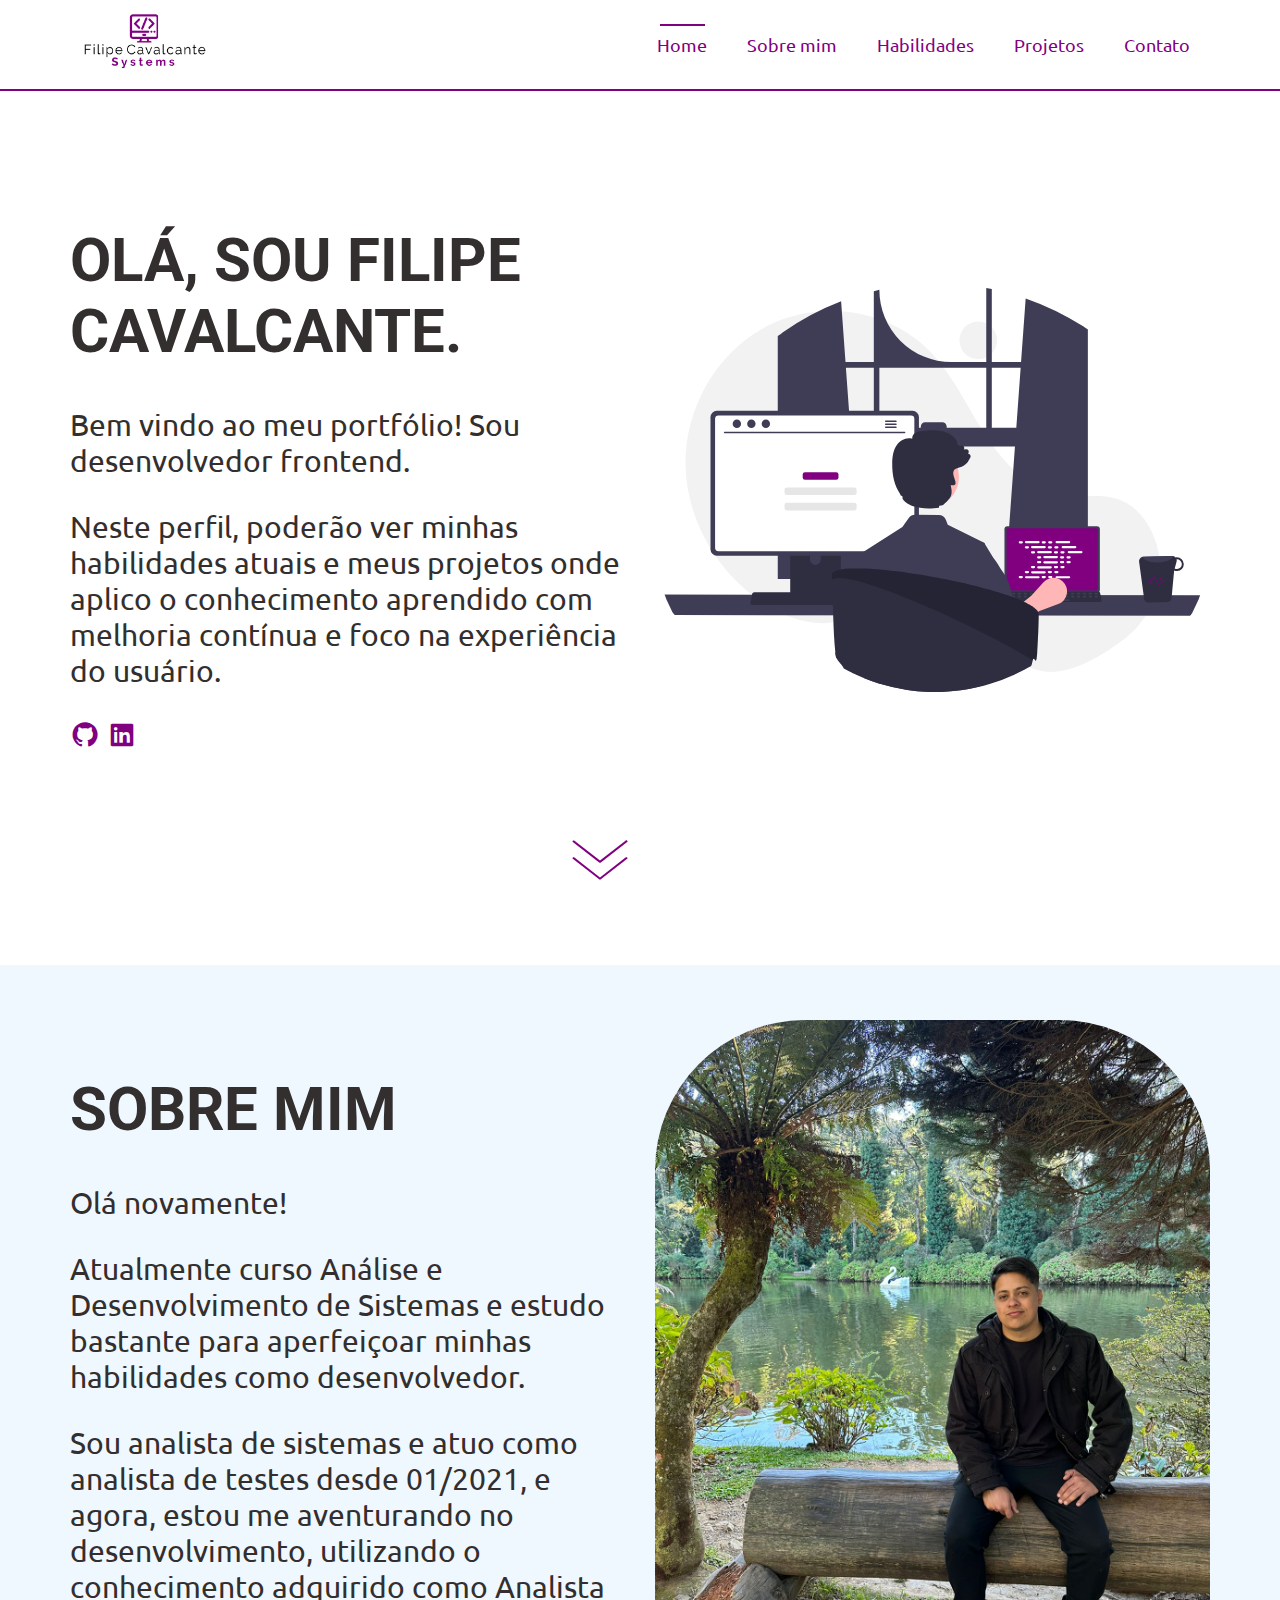
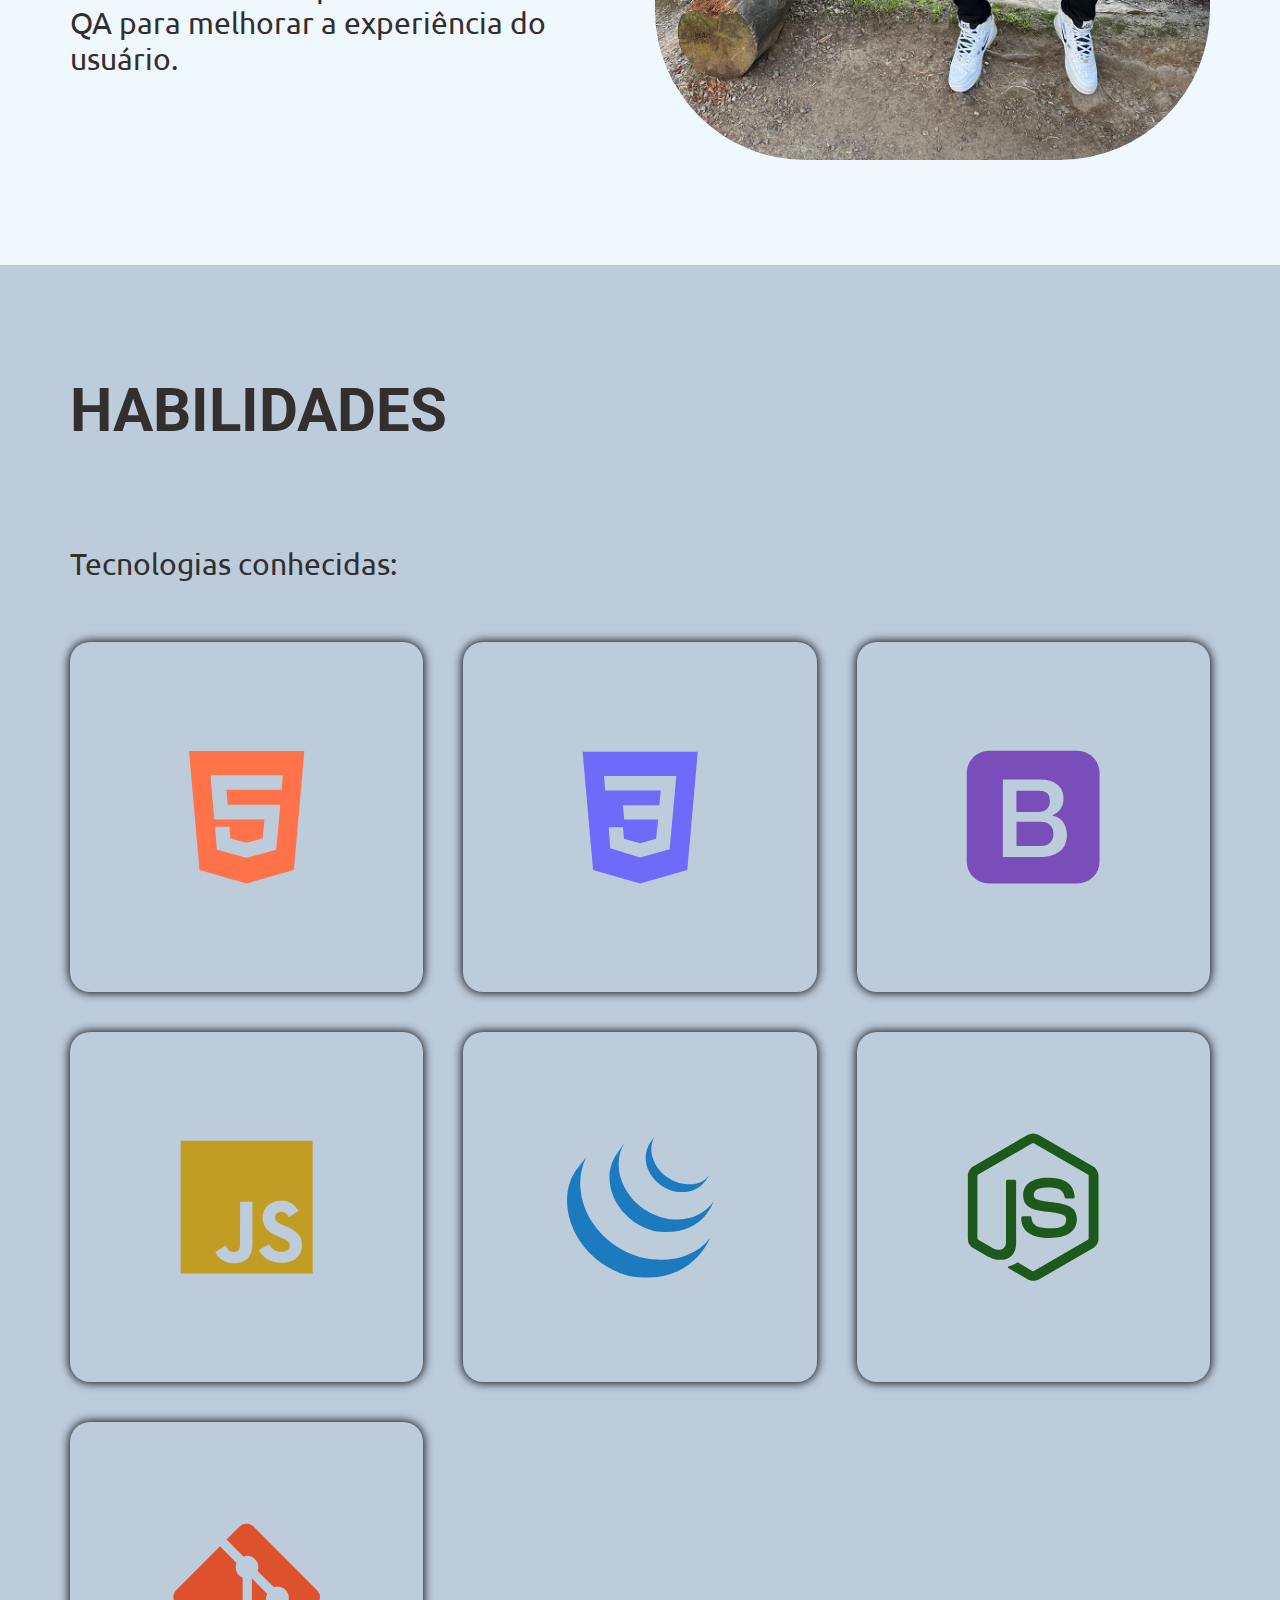
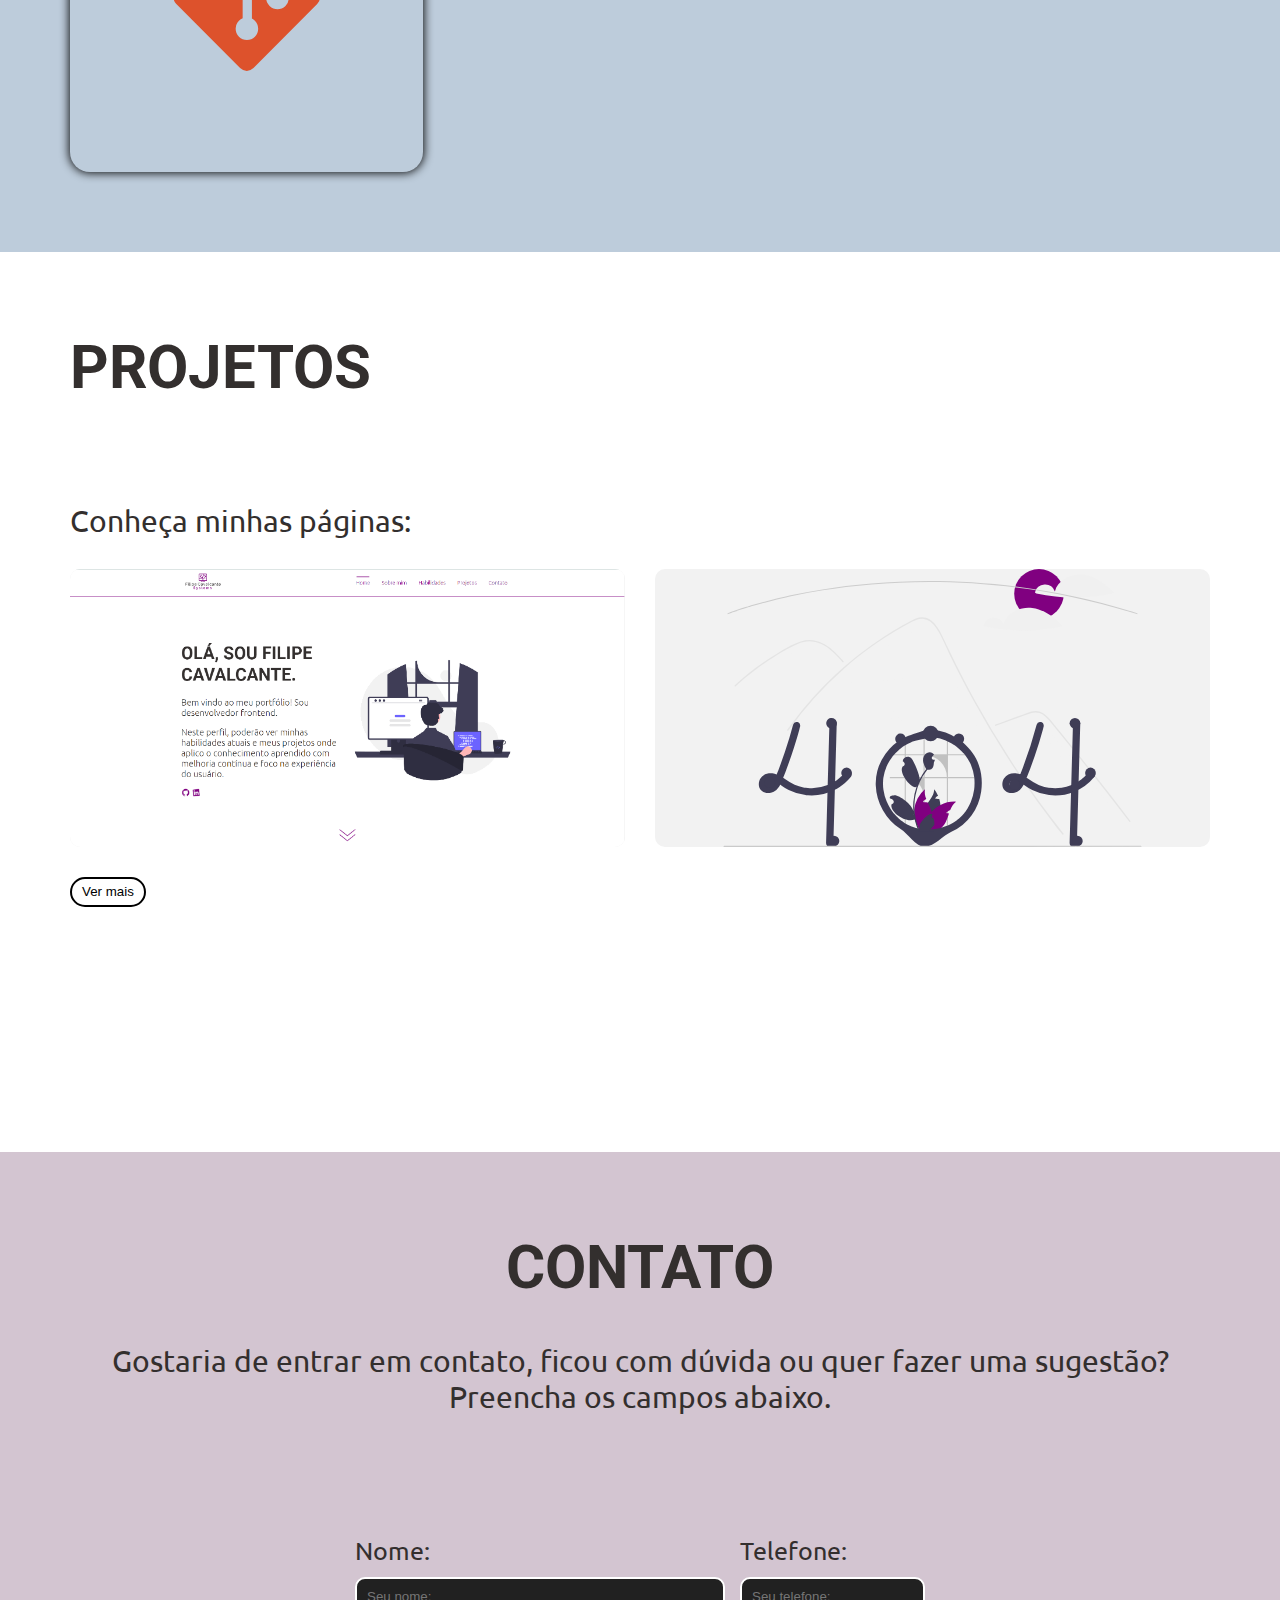
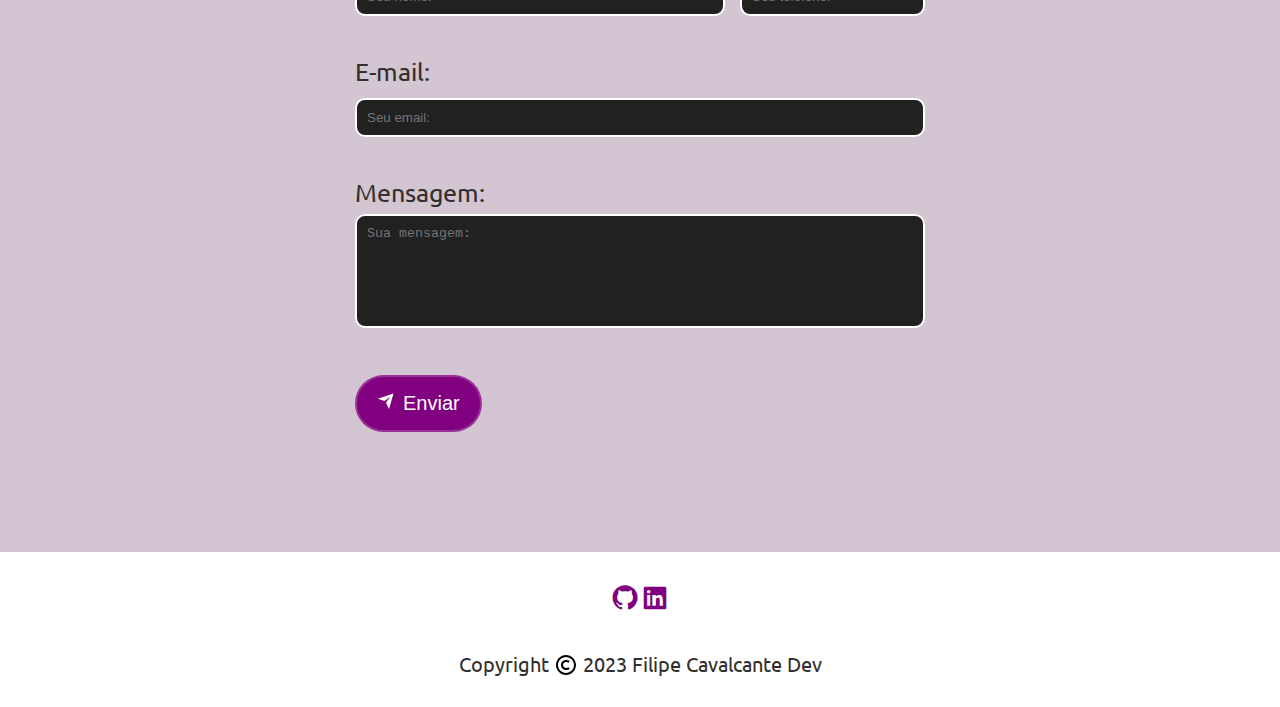
==== commit eb29f45d: "ajuste para esconder botão rolldrop do menu toggle e adiciona ícones de social media no footer" ====
--- a/src/index.html
+++ b/src/index.html
@@ -57,7 +57,7 @@
                 </div>
             </div>
             <div class="intro-img">
-                <img src="./assets/img/programing.svg" alt="">
+                <img src="./assets/img/programing.svg" alt="Imagem de uma ilustração de uma pessoa desenvolvendo um projeto.">
             </div>
         </div>
         <div>
@@ -152,15 +152,15 @@
             <p>Conheça minhas páginas:</p>
             <div id="projects-grid-mobile" class="projects-grid">
                 <div class="card-projects">
-                    <img src="./assets/img/portfolio-project.png" alt="">
+                    <img src="./assets/img/portfolio-project.png" alt="Imagem do projeto que irá ver após o clique no botão Ver projeto">
                     <div class="projects-content">
                         <h3 class="projects-title">Meu Portfólio</h3>
                         <p class="projects-description">Página criada para testar meu conhecimento e dar um passo a mais na carreira, fazendo um projeto responsivo utilizando Html, Css e Javascript.</p>
                         <div class="align-button">
-                            <a class="project-button">
-                                <span class="content-button">Ver projeto</span>
-                            </a>
-                            <a class="project-code-button" href="https://github.com/filcavalcante/portfolio.git" target="_blank">
+                            <a class="project-button" href="#home">
+                                <span class="content-button">Ver projeto</span>
+                            </a>
+                            <a class="project-code-button" href="https://github.com/filcavalcante/portfolio/tree/projeto-completo" target="_blank">
                                 <span><svg xmlns="http://www.w3.org/2000/svg" width="24" height="24" viewBox="3 3 16 16" style="fill: rgba(0, 0, 0, 1);"><path d="m7.375 16.781 1.25-1.562L4.601 12l4.024-3.219-1.25-1.562-5 4a1 1 0 0 0 0 1.562l5 4zm9.25-9.562-1.25 1.562L19.399 12l-4.024 3.219 1.25 1.562 5-4a1 1 0 0 0 0-1.562l-5-4zm-1.649-4.003-4 18-1.953-.434 4-18z"></path></svg></span>
                                 <span class="content-button">Ver código</span>
                             </a>
@@ -318,11 +318,17 @@
         </div>
     </section>
 
+    <!-- Social media -->
+    <div class="social-media">
+        <a href="https://github.com/filcavalcante?tab=repositories" target="_blank"><i class='bx bxl-github bx-tada' style='color:#800080'></i></a>
+        <a href="https://www.linkedin.com/in/filipe-cavalcante-76673828a/" target="_blank"><i class='bx bxl-linkedin-square bx-tada' style='color:#800080'></i></a>
+    </div>
+
     <!-- Rodapé da página -->
     <footer id="footer" class="footer white-bg">
         <p><a rel="nofollow" target="_blank" href="https://github.com/filcavalcante?tab=repositories">
             Copyright
-            <span><img src="./assets/img/bx-copyright.svg" alt=""></span>
+            <span><img src="./assets/img/bx-copyright.svg" alt="Ícone de Copyright"></span>
             2023 Filipe Cavalcante Dev</a>
         </p>
     </footer>
--- a/src/assets/css/class.css
+++ b/src/assets/css/class.css
@@ -125,4 +125,13 @@
 .footer span img {
     position: relative;
     top: 0.5rem;
+}
+
+.social-media {
+    display: flex;
+    flex-direction: row;
+    justify-content: center;
+    align-items: center;
+    margin-top: 3rem;
+    position: relative;
 }--- a/src/assets/css/responsive.css
+++ b/src/assets/css/responsive.css
@@ -150,6 +150,10 @@
 
 @media screen and (max-width: 768px) {
 
+    :root {
+        --gap: 2rem;
+    }
+
     .main-content .grid-skills {
         grid-template-columns: repeat(2, 1fr);
     }
@@ -203,6 +207,11 @@
 
 @media screen and (max-width: 600px) {
 
+    #projects-grid-mobile .project-button,
+    .project-code-button {
+        margin-right: 1rem;
+    }
+
     .main-content .grid-skills {
         grid-template-columns: 1fr;
     }
@@ -239,6 +248,7 @@
 }
 
 @media screen and (max-width: 500px) {
+
     .form-grid .first-line #telefone {
         width: 60%;
     }
@@ -248,8 +258,62 @@
     }
 }
 
+@media screen and (max-width: 478px) {
+
+    .projects-content p {
+        font-size: 1.5rem;
+    }
+
+    .card-projects .projects-title {
+        font-size: 2.2rem;
+    }
+}
+
 @media screen and (max-width: 400px) {
+
     .form-grid .first-line #telefone {
         width: 100%;
     }
+}
+
+@media screen and (max-width: 390px) {
+
+    .projects-content p {
+        font-size: 1.3rem;
+    }
+
+    .card-projects .projects-title {
+        font-size: 2rem;
+    }
+
+    #projects-grid-mobile .project-button,
+    .project-code-button {
+        width: 50%;
+    }
+
+    #projects-grid-mobile .align-button .project-button,
+    .align-button .project-code-button  {
+        font-size: 1.2rem;
+    }
+}
+
+@media screen and (max-width: 350px) {
+
+    .projects-content p {
+        font-size: 1rem;
+    }
+
+    .card-projects .projects-title {
+        font-size: 1.5rem;
+    }
+
+    #projects-grid-mobile .project-button,
+    .project-code-button {
+        width: 40%;
+    }
+
+    #projects-grid-mobile .align-button .project-button,
+    .align-button .project-code-button  {
+        font-size: 1rem;
+    }
 }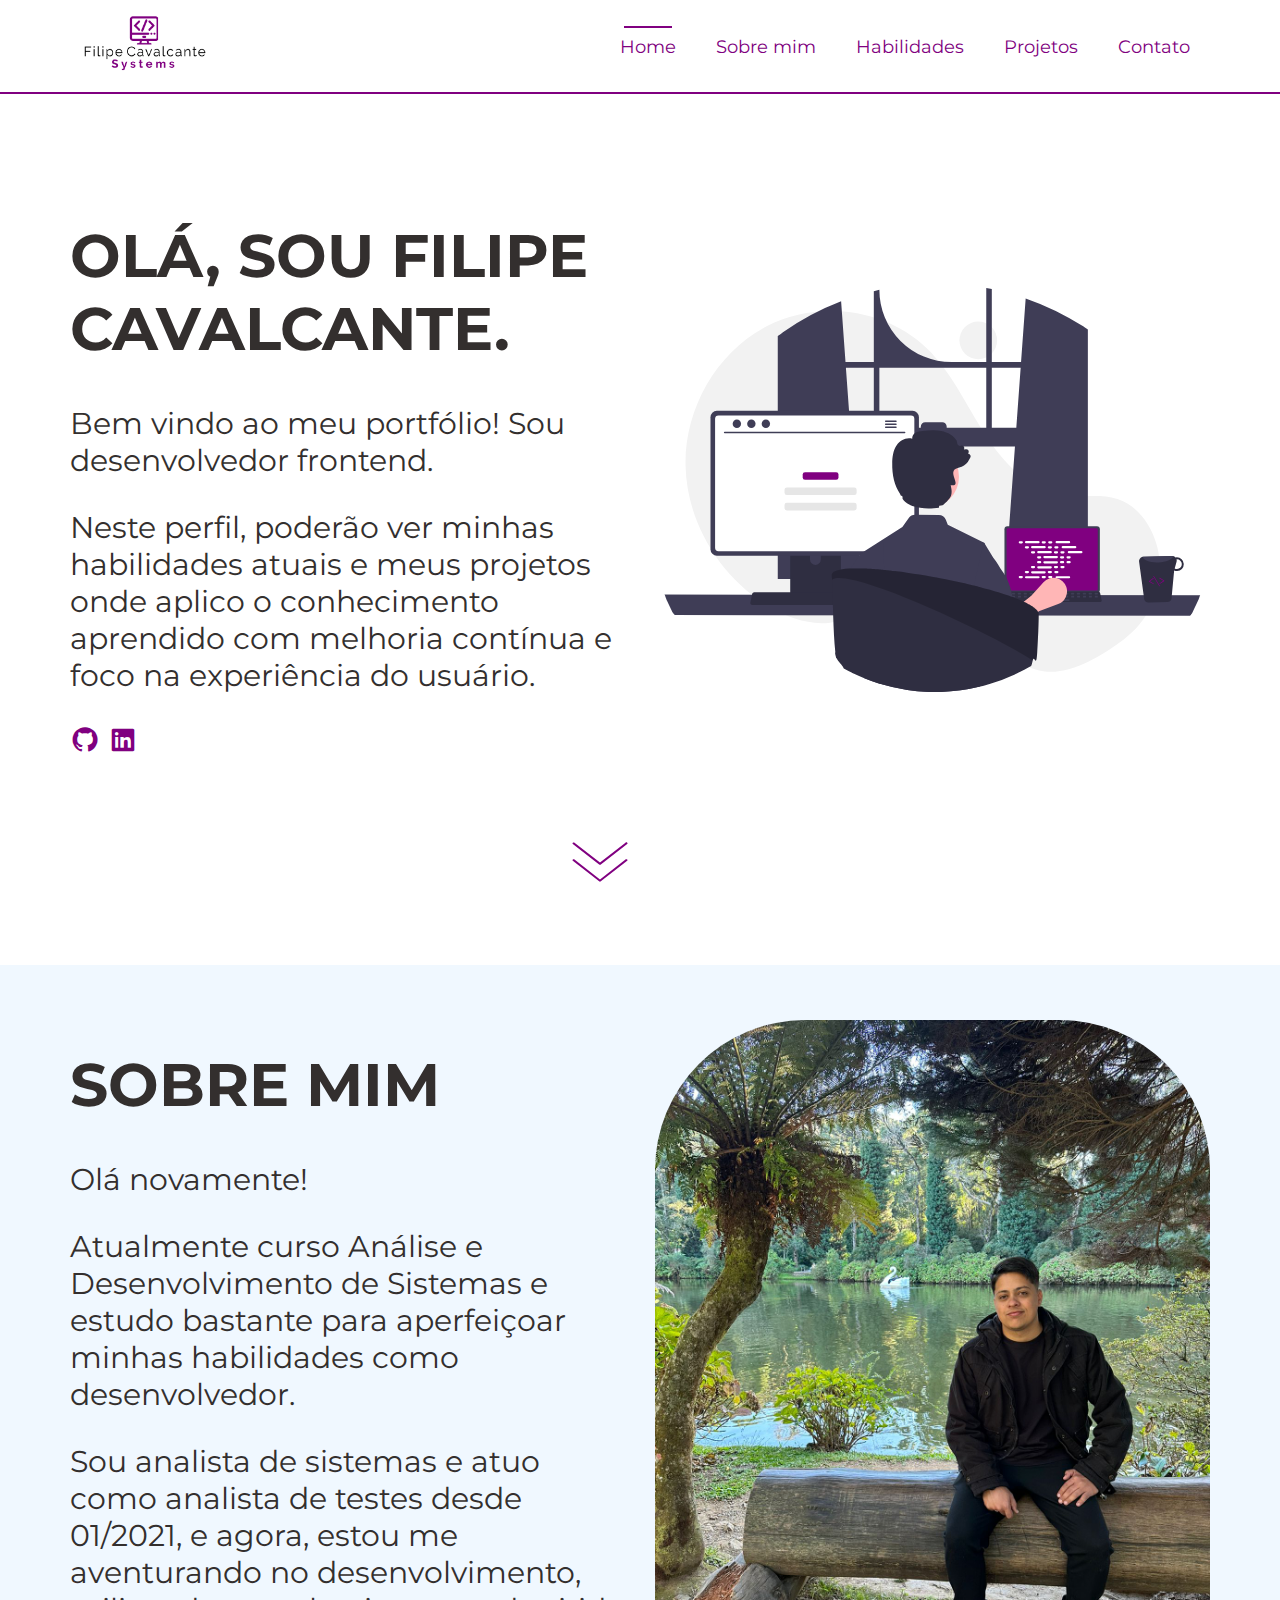
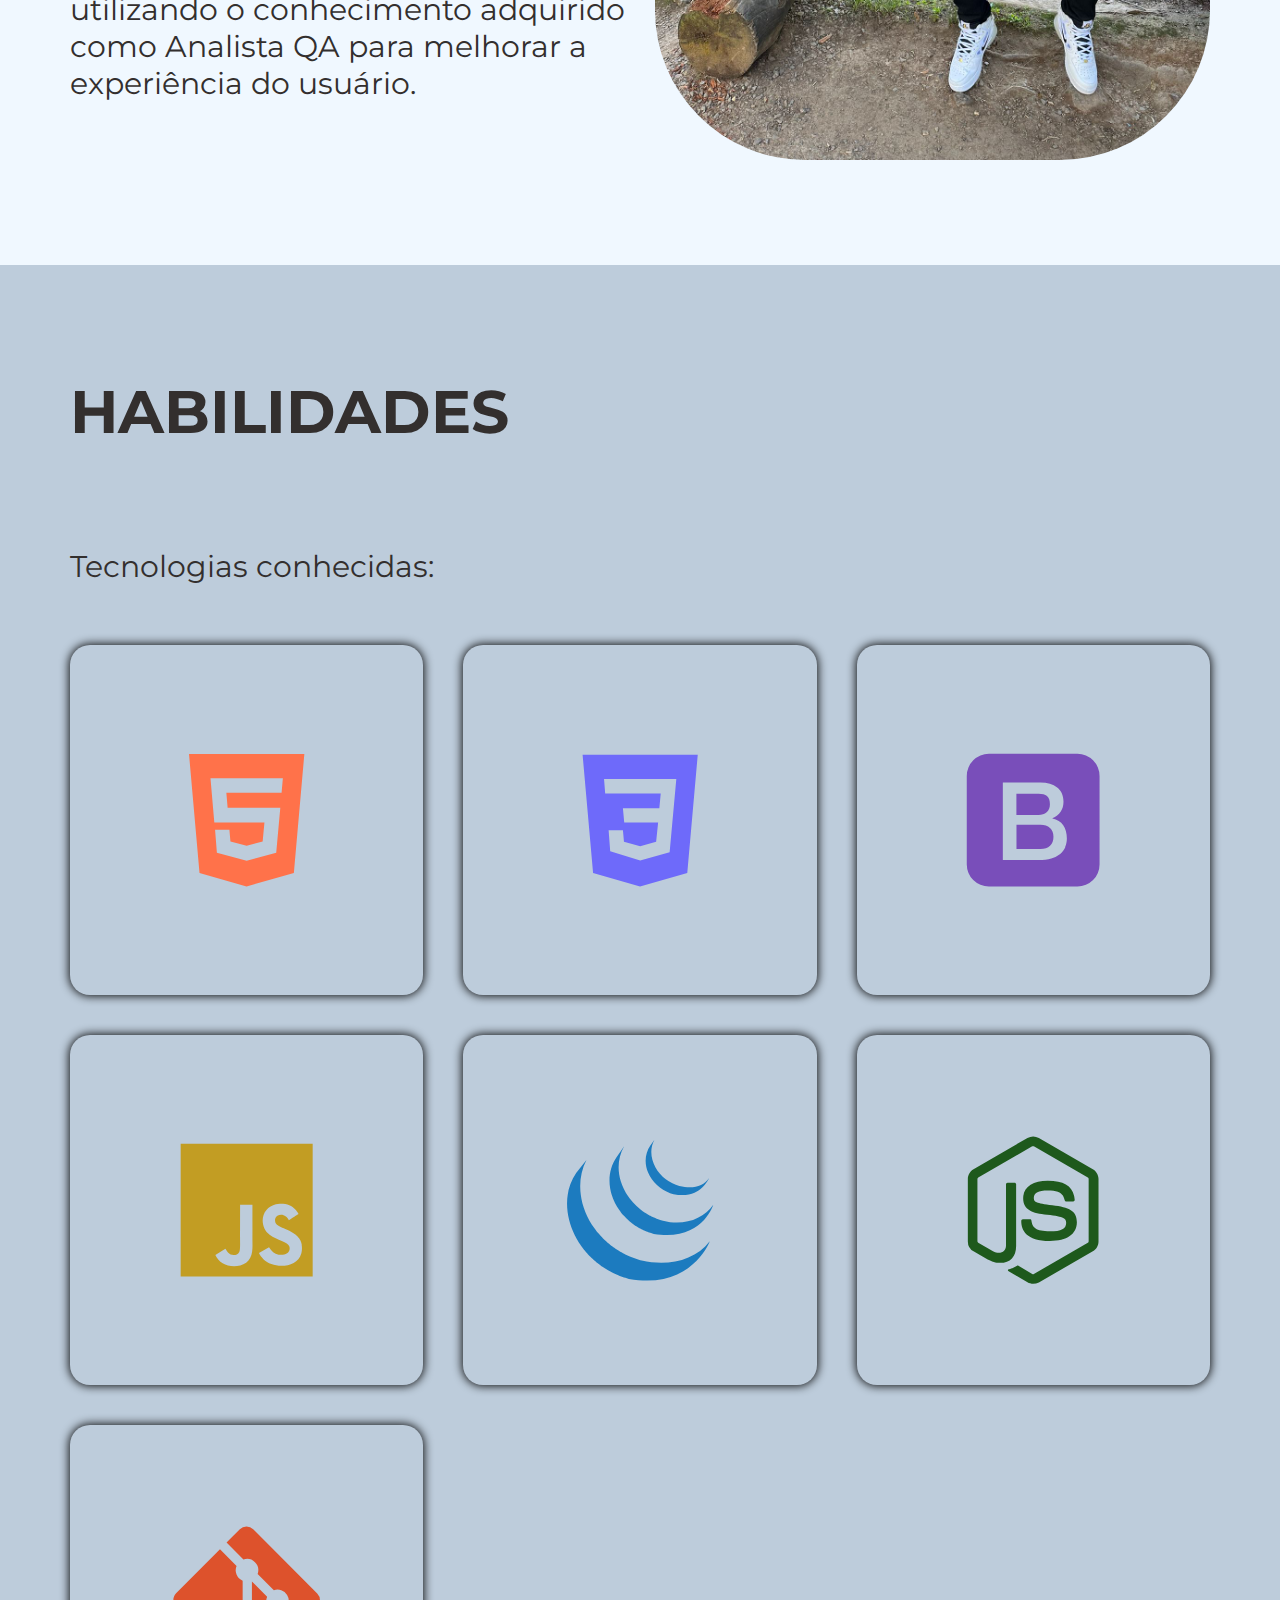
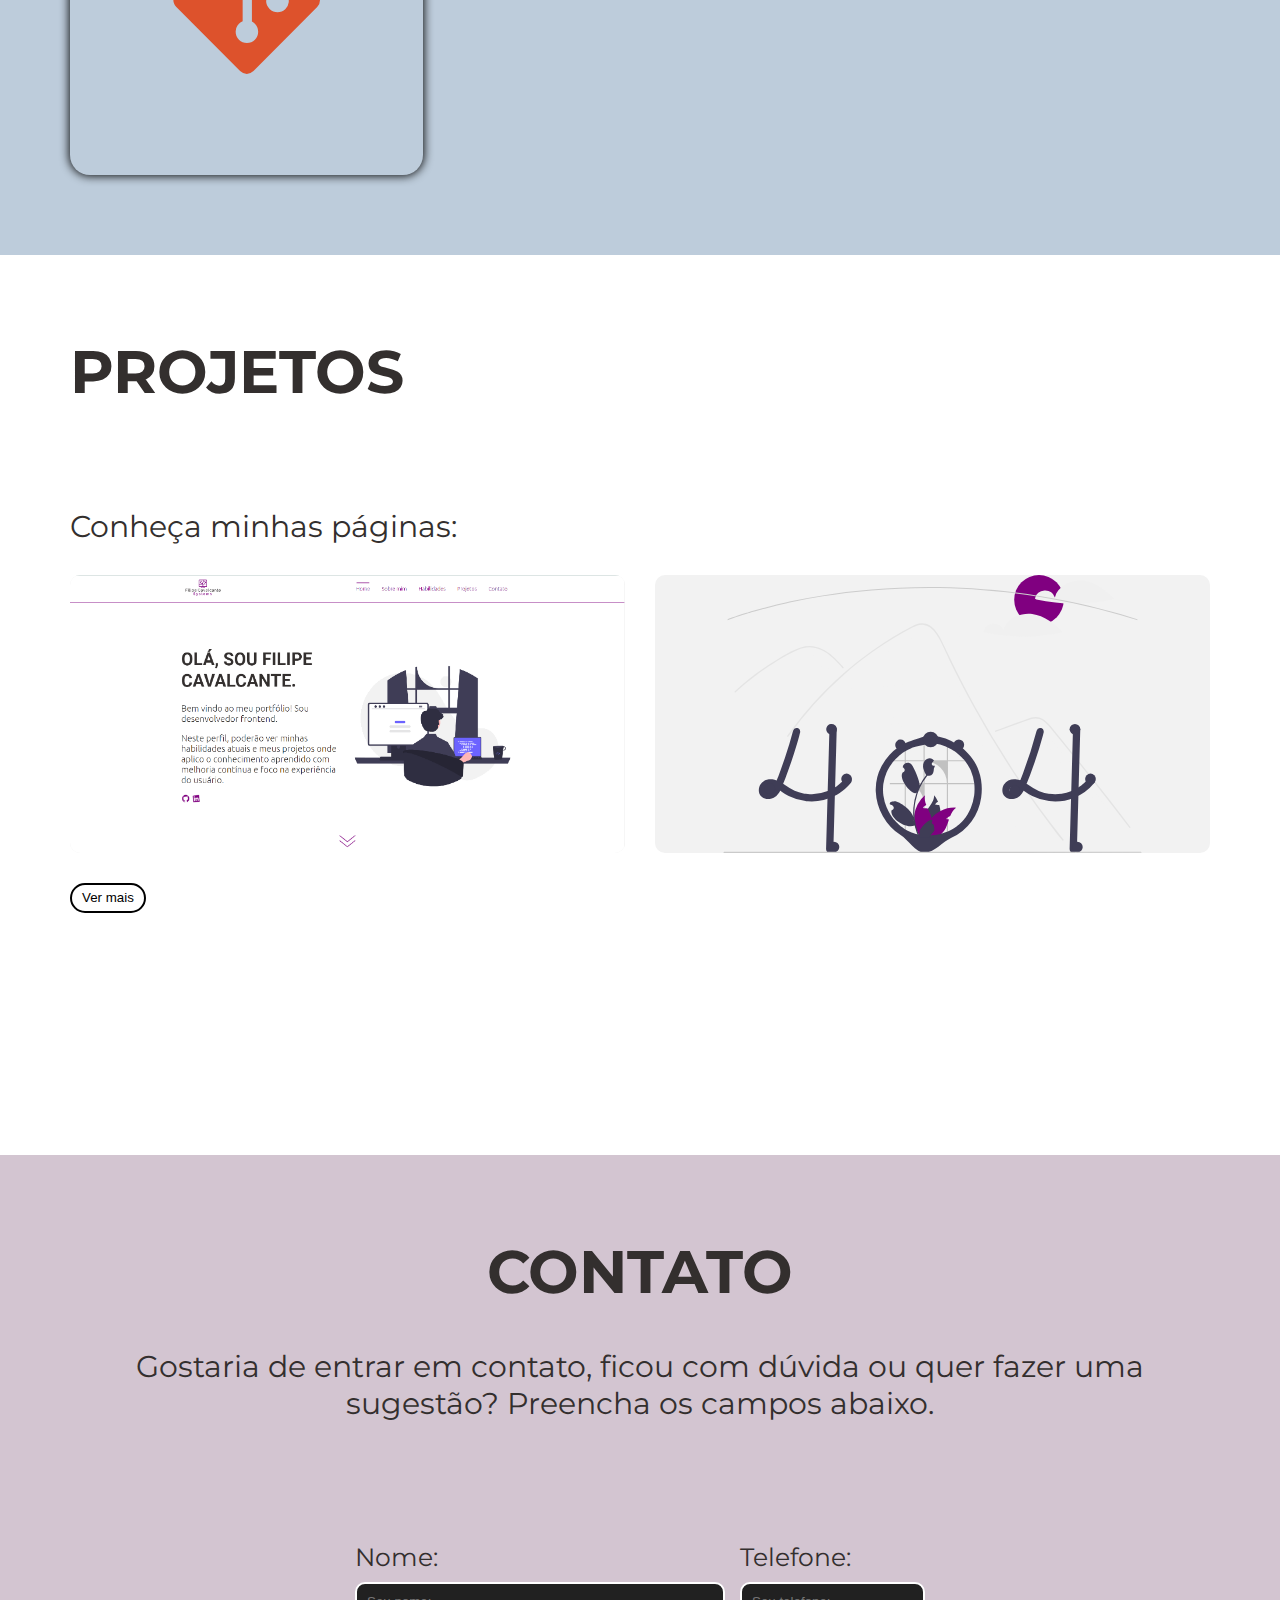
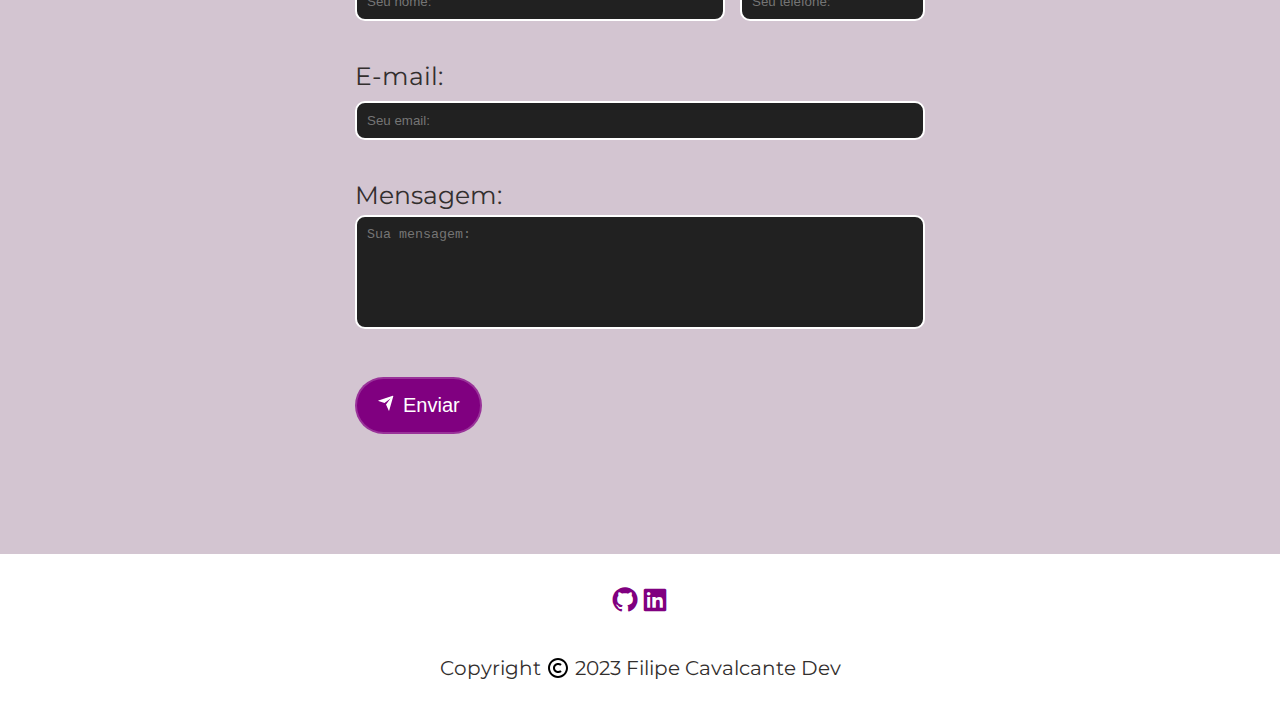
==== commit 2202200b: "alteração de fonte padrão e tela de sucesso com contador após envio de formulário" ====
--- a/src/index.html
+++ b/src/index.html
@@ -4,9 +4,6 @@
     <meta charset="UTF-8">
     <meta name="viewport" content="width=device-width, initial-scale=1.0">
     <title>Filipe Cavalcante Profile</title>
-    <link rel="preconnect" href="https://fonts.googleapis.com">
-    <link rel="preconnect" href="https://fonts.gstatic.com" crossorigin>
-    <link rel="stylesheet" href="https://fonts.googleapis.com/css2?family=Roboto:ital,wght@0,400;0,700;1,700&family=Ubuntu:ital,wght@0,300;0,700;1,700&display=swap">
     <link rel="stylesheet" href="./assets/css/main.css">
     <link rel="stylesheet" href="./assets/css/class.css">
     <link rel="stylesheet" href="./assets/css/menu.css">
@@ -274,7 +271,7 @@
                 <h2>Contato</h2>
                 <p>Gostaria de entrar em contato, ficou com dúvida ou quer fazer uma sugestão? Preencha os campos abaixo.</p>
             </div>
-            <form name="contact" method="POST" netlify>
+            <form name="contact" method="POST" action="./success" netlify>
                 <div class="contact-form">
                     <fieldset class="form-grid">
                         <div class="form-display">
--- a/src/assets/css/main.css
+++ b/src/assets/css/main.css
@@ -1,3 +1,5 @@
+@import url('https://fonts.googleapis.com/css2?family=Montserrat:wght@300&family=Roboto:ital,wght@0,400;0,700;1,700&family=Ubuntu:ital,wght@0,300;0,700;1,700&display=swap');
+
 /* Variáveis */
 :root {
     --primary-color: #332F2E;
@@ -19,13 +21,13 @@
 }
 
 body {
-    font-family: 'Ubuntu', sans-serif;
+    font-family: 'Montserrat', sans-serif;
     font-size: 3rem;
     color: var(--primary-color);
 }
 
 h1, h2, h3, h4, h5, h6 {
-    font-family: 'Roboto', sans-serif;
+    font-family: 'Montserrat', sans-serif;
 }
 
 h1 {
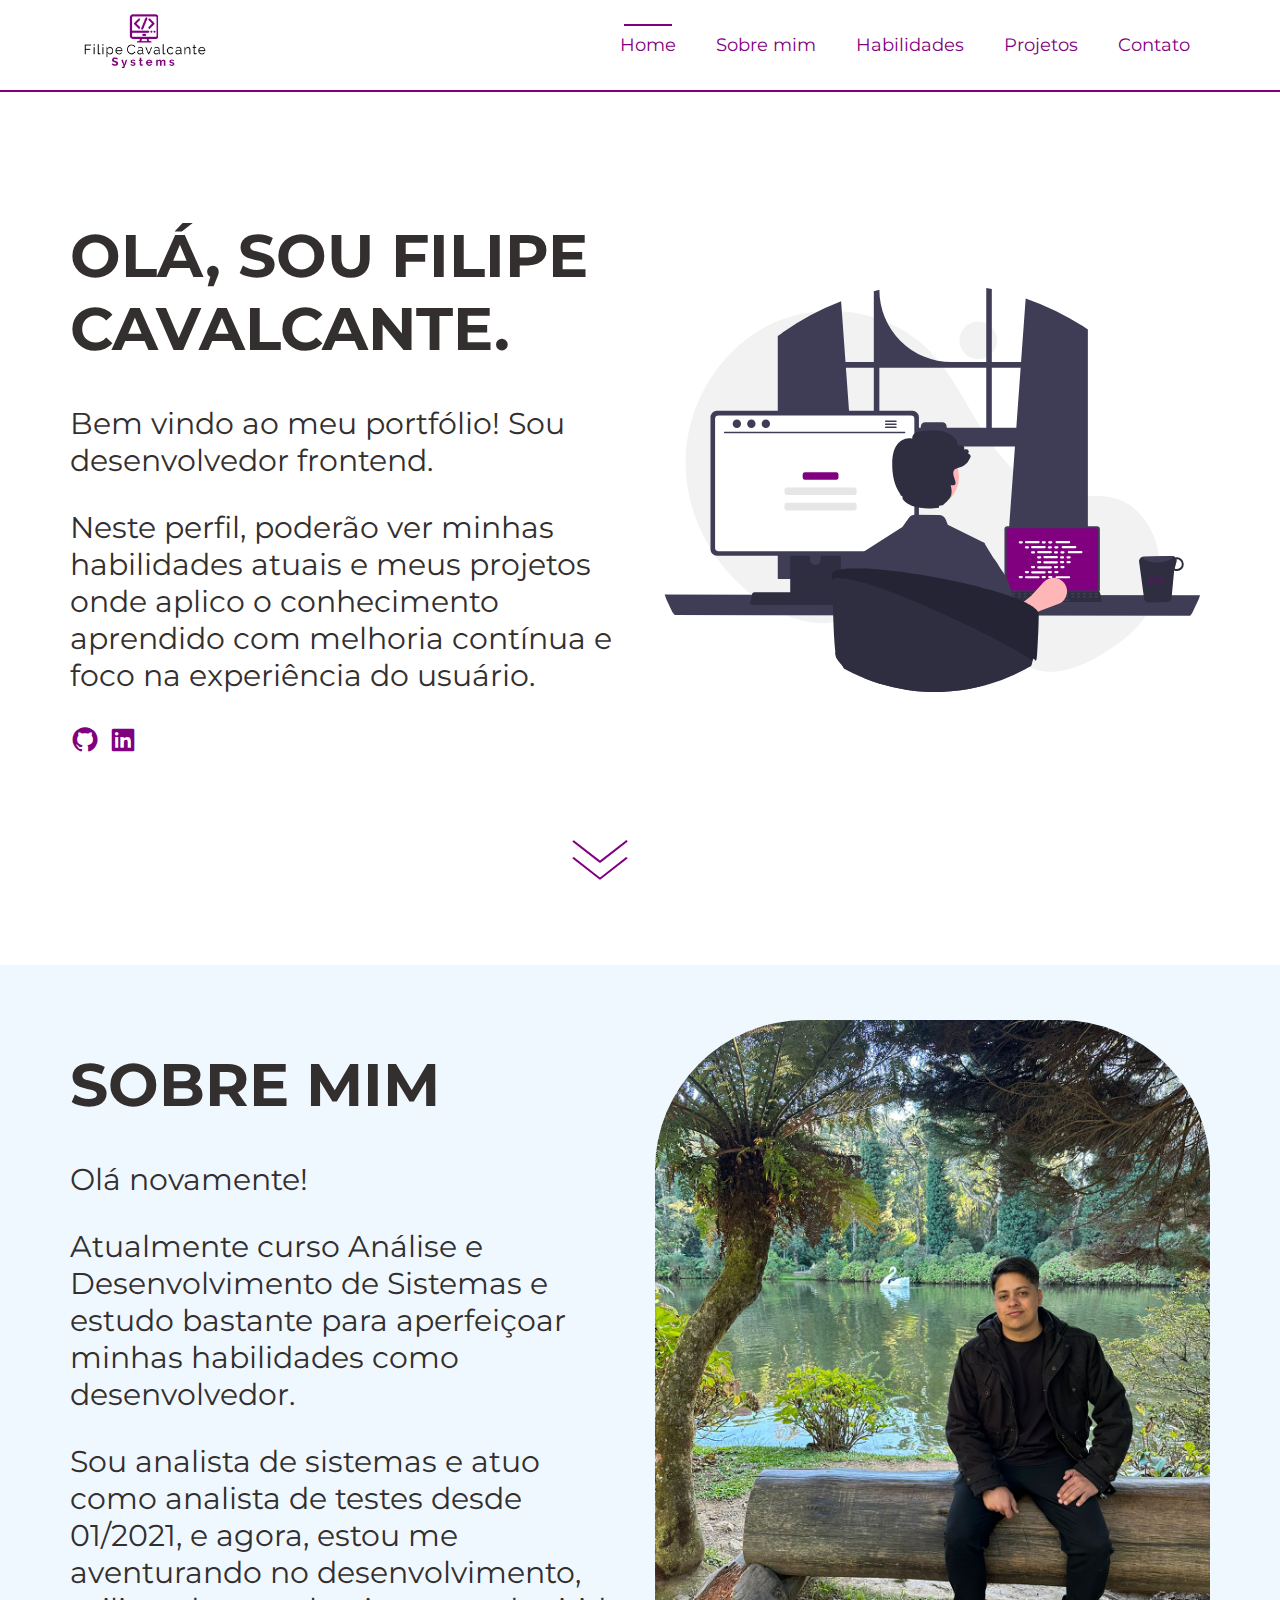
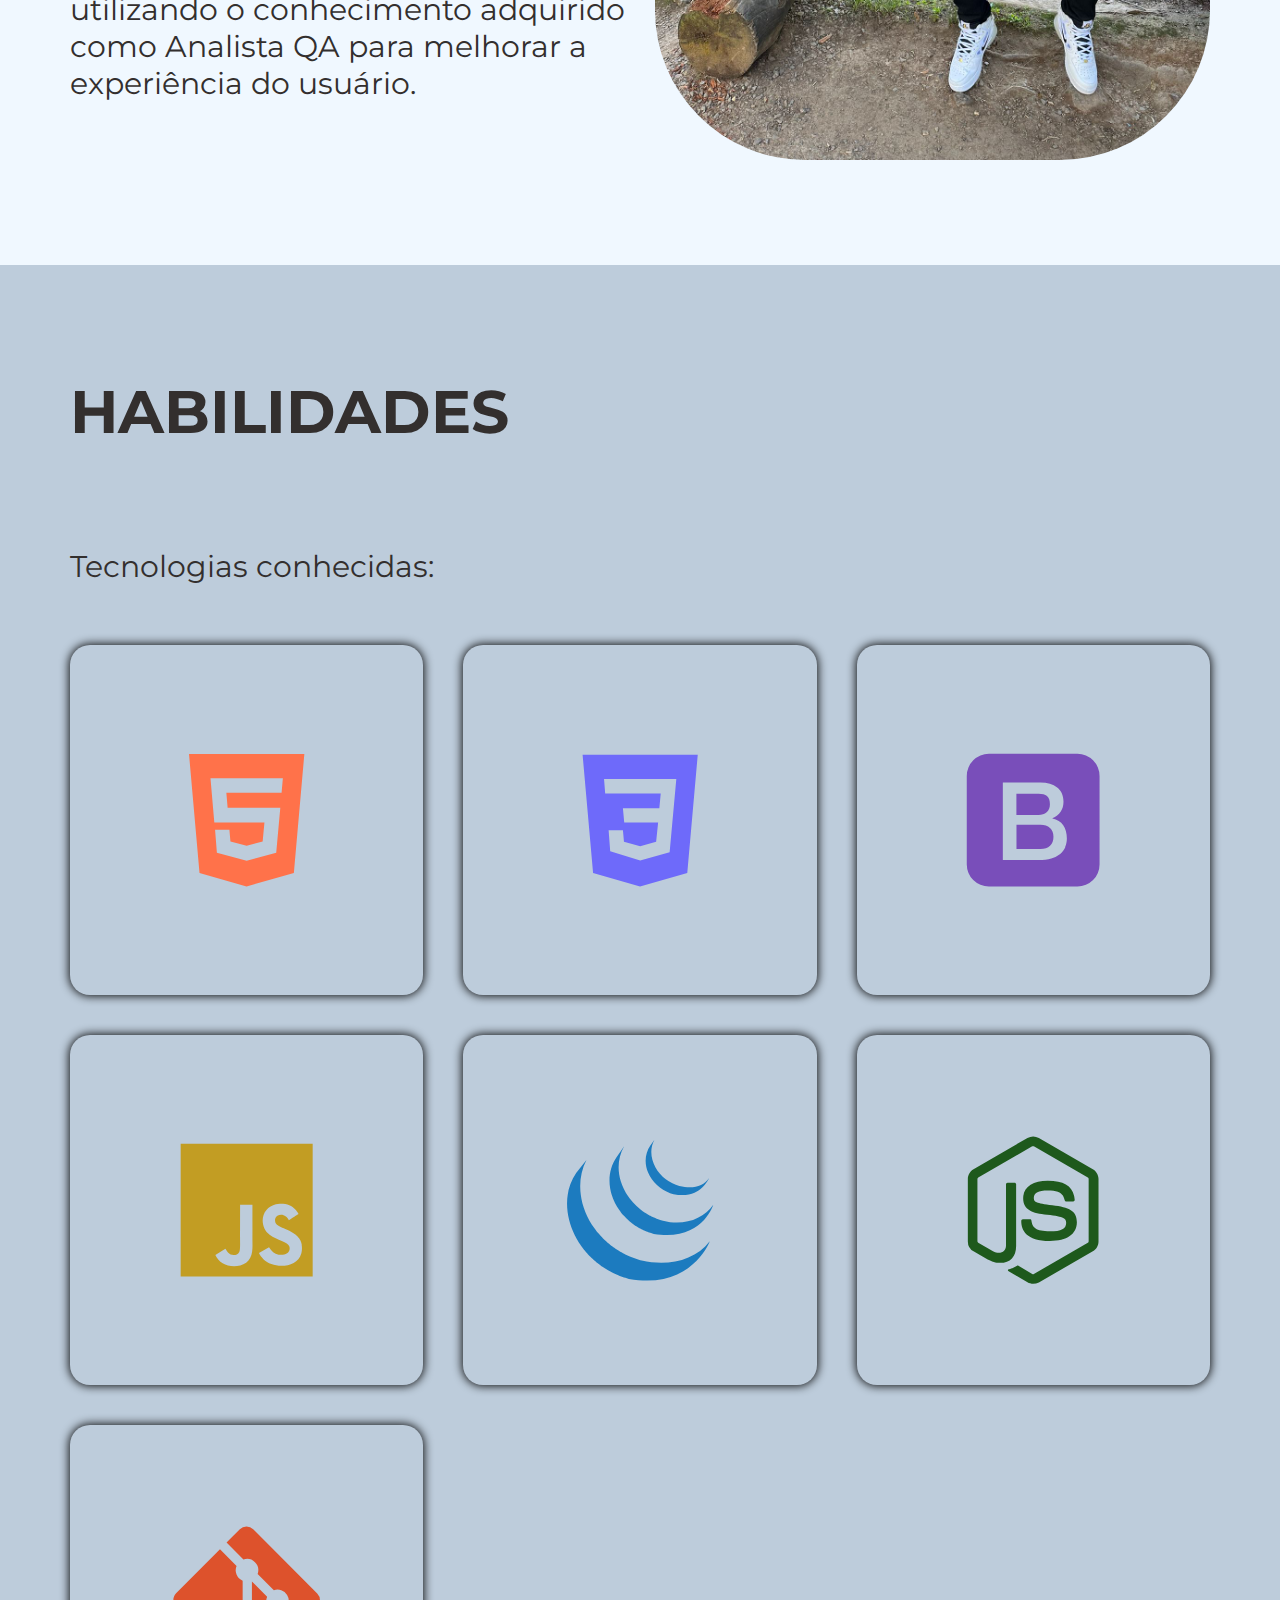
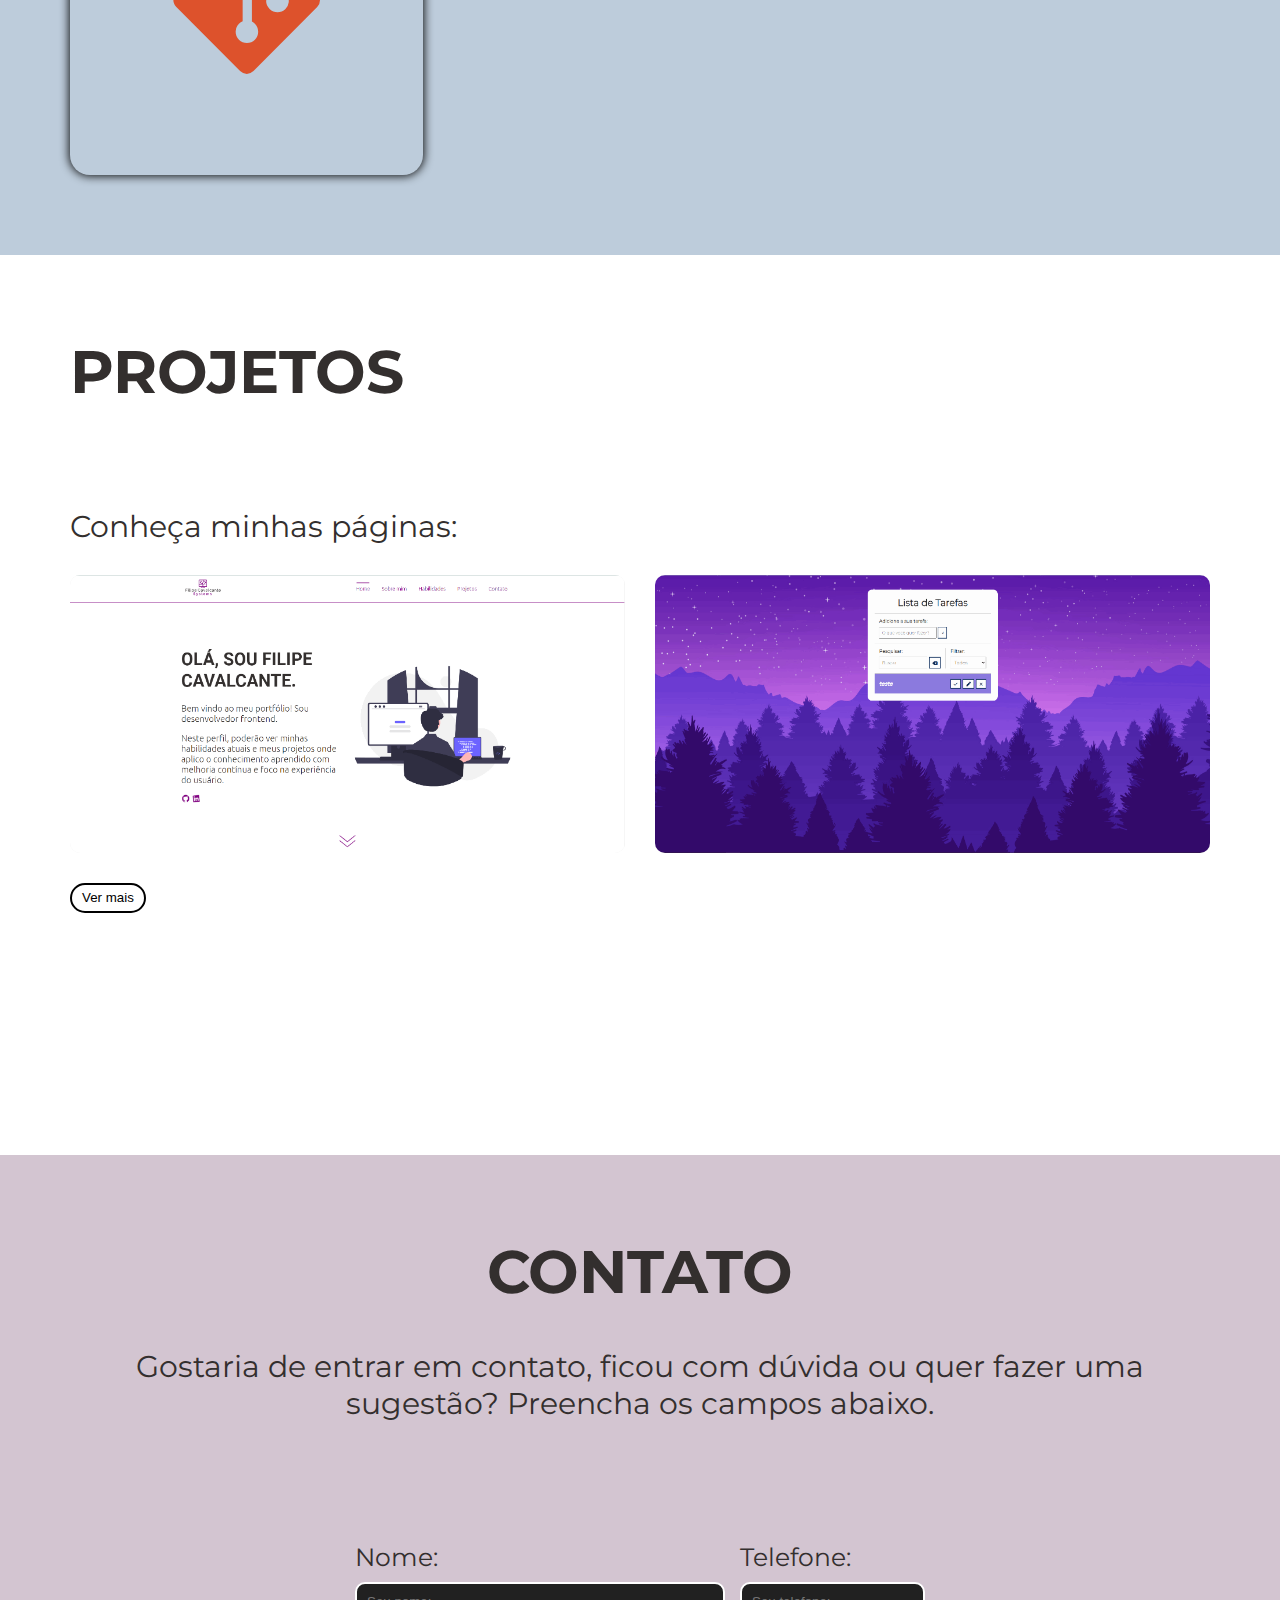
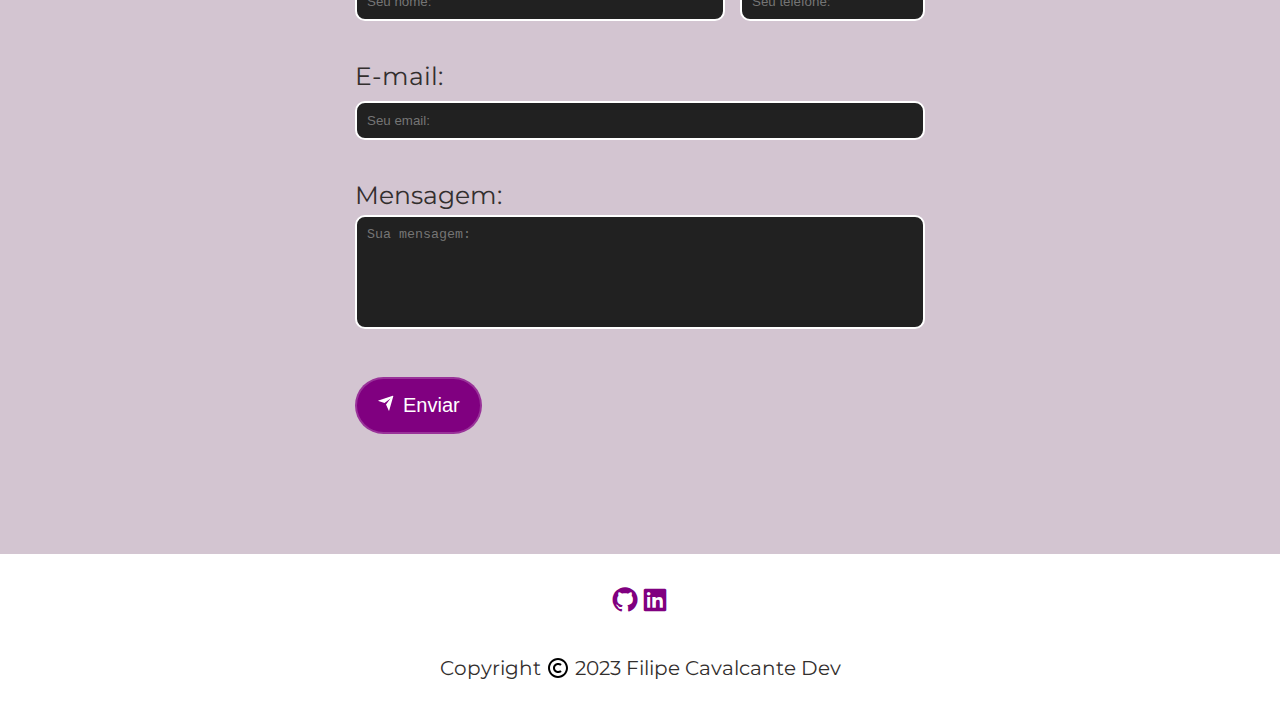
==== commit 09f55af8: "integrado o novo projeto de lista de tarefas na seção projetos" ====
--- a/src/index.html
+++ b/src/index.html
@@ -134,7 +134,7 @@
                     <img id="img-git" src="./assets/img/bxl-git.svg" alt="Logo do Git e GitHub para sistema de controle de versão e hospedagem de repositórios Git baseada na web">
                     <div class="skills-content">
                         <h3 class="card-title">Git e GitHub</h3>
-                        <p class="card-description">Git é um sistema de controle de versão distribuído amplamente utilizado para rastrear e gerenciar as mudanças no código fonte de um projeto de software.</p>
+                        <p class="card-description">Git é um sistema de controle de versão distribuído, amplamente utilizado para rastrear e gerenciar as mudanças no código fonte de um projeto de software.</p>
                         <p class="card-description">GitHub é uma plataforma de hospedagem de repositórios Git baseada na web que oferece serviços de colaboração e gerenciamento de código.</p>
                     </div>
                 </div>
@@ -165,23 +165,20 @@
                     </div>               
                 </div>
                 <div class="card-projects">
-                    <img src="./assets/img/404error-not-found.svg" alt="Imagem de uma página não encontrada.">
-                    <div class="projects-content">
-                        <br>
-                        <h3 class="projects-title">Página em desenvolvimento.</h3>
-                        <h3 class="projects-title">Em breve novidades!</h3>
-                        <br>
-                        <!-- <p class="projects-description"></p> -->
-                        <!-- <div class="align-button">
-                            <a class="project-button">
-                                <span class="content-button">Ver projeto</span>
-                            </a>
-                            <a class="project-code-button">
-                                <span><svg xmlns="http://www.w3.org/2000/svg" width="24" height="24" viewBox="3 3 16 16" style="fill: rgba(0, 0, 0, 1);"><path d="m7.375 16.781 1.25-1.562L4.601 12l4.024-3.219-1.25-1.562-5 4a1 1 0 0 0 0 1.562l5 4zm9.25-9.562-1.25 1.562L19.399 12l-4.024 3.219 1.25 1.562 5-4a1 1 0 0 0 0-1.562l-5-4zm-1.649-4.003-4 18-1.953-.434 4-18z"></path></svg></span>
-                                <span class="content-button">Ver código</span>
-                            </a>
-                        </div> -->
-                    </div>               
+                    <img src="./assets/img/todo-list.png" alt="Imagem do projeto que irá ver após o clique no botão Ver projeto">
+                    <div class="projects-content">
+                        <h3 class="projects-title">Lista de Tarefas</h3>
+                        <p class="projects-description">Projeto todo list, feito para criar, editar, deletar, concluir, pesquisar e filtrar tarefas.</p>
+                        <div class="align-button">
+                            <a class="project-button" href="https://todo-list-fil-dev.netlify.app/" target="_blank">
+                                <span class="content-button">Ver projeto</span>
+                            </a>
+                            <a class="project-code-button" href="https://github.com/filcavalcante/todo-list.git" target="_blank">
+                                <span><svg xmlns="http://www.w3.org/2000/svg" width="24" height="24" viewBox="3 3 16 16" style="fill: rgba(0, 0, 0, 1);"><path d="m7.375 16.781 1.25-1.562L4.601 12l4.024-3.219-1.25-1.562-5 4a1 1 0 0 0 0 1.562l5 4zm9.25-9.562-1.25 1.562L19.399 12l-4.024 3.219 1.25 1.562 5-4a1 1 0 0 0 0-1.562l-5-4zm-1.649-4.003-4 18-1.953-.434 4-18z"></path></svg></span>
+                                <span class="content-button">Ver código</span>
+                            </a>
+                        </div>
+                    </div>           
                 </div>
                 <div class="card-projects">
                     <img src="./assets/img/404error-not-found.svg" alt="Imagem de uma página não encontrada.">
--- a/src/assets/css/main.css
+++ b/src/assets/css/main.css
@@ -43,15 +43,15 @@
 }
 
 h3 {
-    font-size: 5rem;
+    font-size: 4rem;
 }
 
 h4 {
-    font-size: 4.5rem;
+    font-size: 3.5rem;
 }
 
 h5 {
-    font-size: 4rem;
+    font-size: 3rem;
 }
 
 h6 {
--- a/src/assets/css/responsive.css
+++ b/src/assets/css/responsive.css
@@ -267,6 +267,14 @@
     .card-projects .projects-title {
         font-size: 2.2rem;
     }
+
+    .skills-content .card-title {
+        font-size: 2.5rem;
+    }
+
+    .card-skills .skills-content .card-description {
+        font-size: 1.5rem;
+    }
 }
 
 @media screen and (max-width: 400px) {
--- a/src/assets/css/skills.css
+++ b/src/assets/css/skills.css
@@ -49,17 +49,28 @@
 }
 
 .card-description {
-    margin: 0;
     padding-top: 1rem;
     font-size: 1.6rem;
     color: var(--primary-color);
     font-weight: 300;
 }
 
+.card-description {
+    display: flex;
+    justify-content: center;
+    align-items: center;
+    flex-direction: column;
+    margin-bottom: 0;
+}
+
 .card-title {
-    margin: 0;
-    padding-top: 1.5rem;
+    display: flex;
+    flex-direction: row;
+    flex-wrap: nowrap;
+    justify-content: flex-start;
+    align-items: flex-start;
     color: var(--primary-color);
+    margin-bottom: 1rem;
 }
 
 .card-skills:hover img {
@@ -67,7 +78,7 @@
 }
 
 .skills-content {
-    margin: 10px 0 0;
+    margin: 1rem 0 0;
     font-size: 1.4rem;
     color: #777;
     line-height: 1.4;
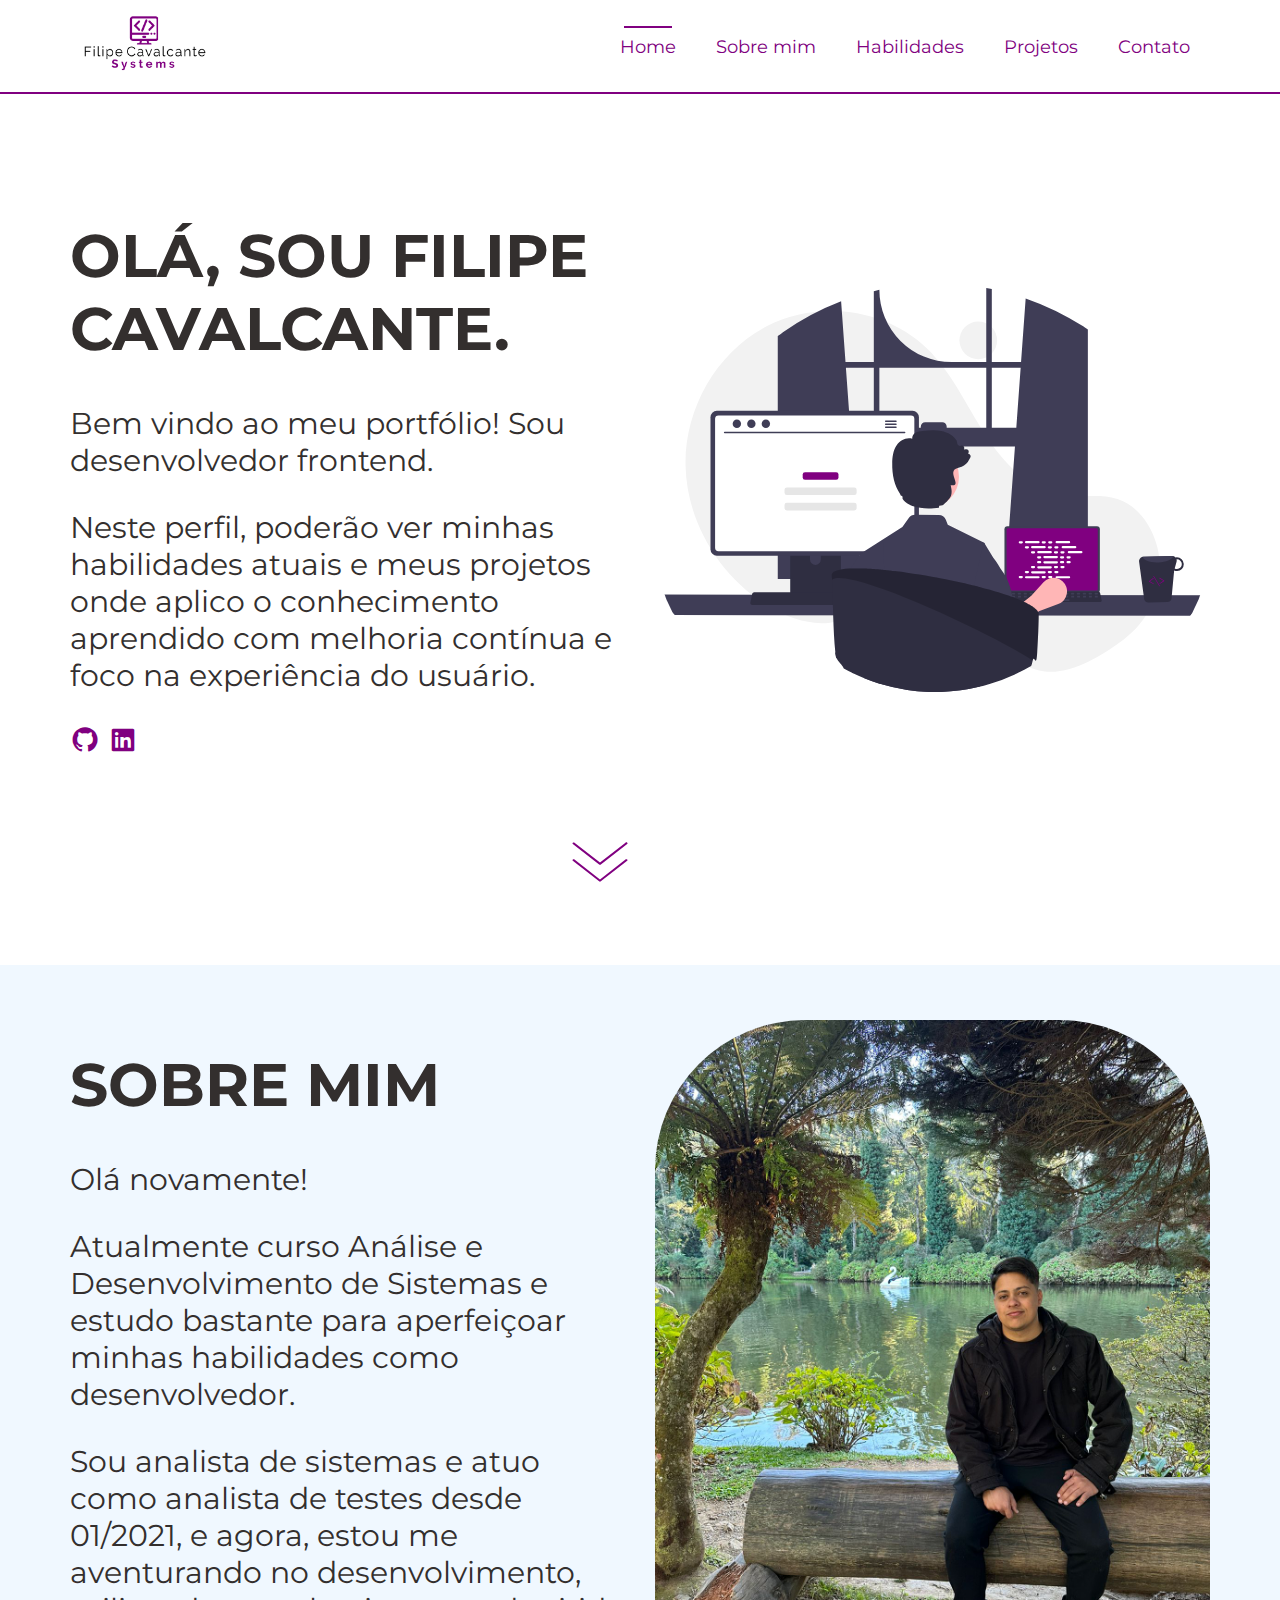
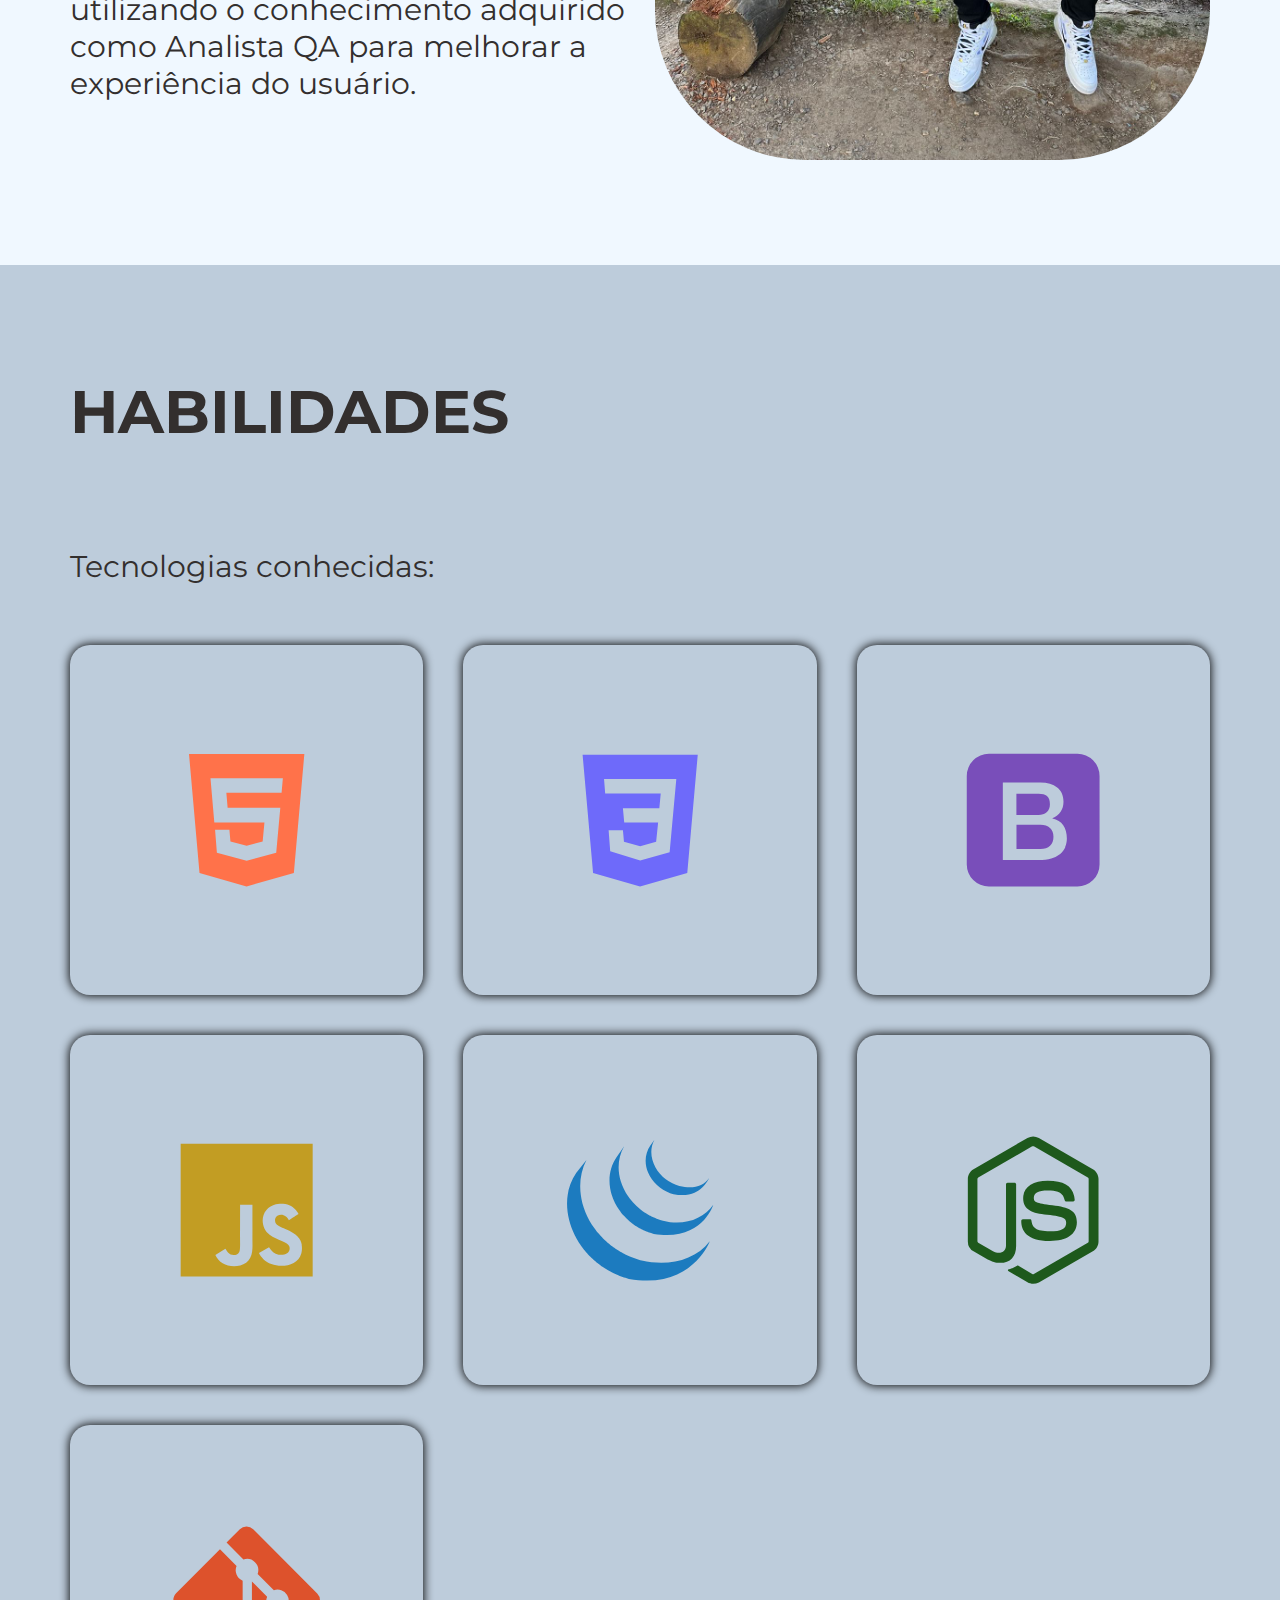
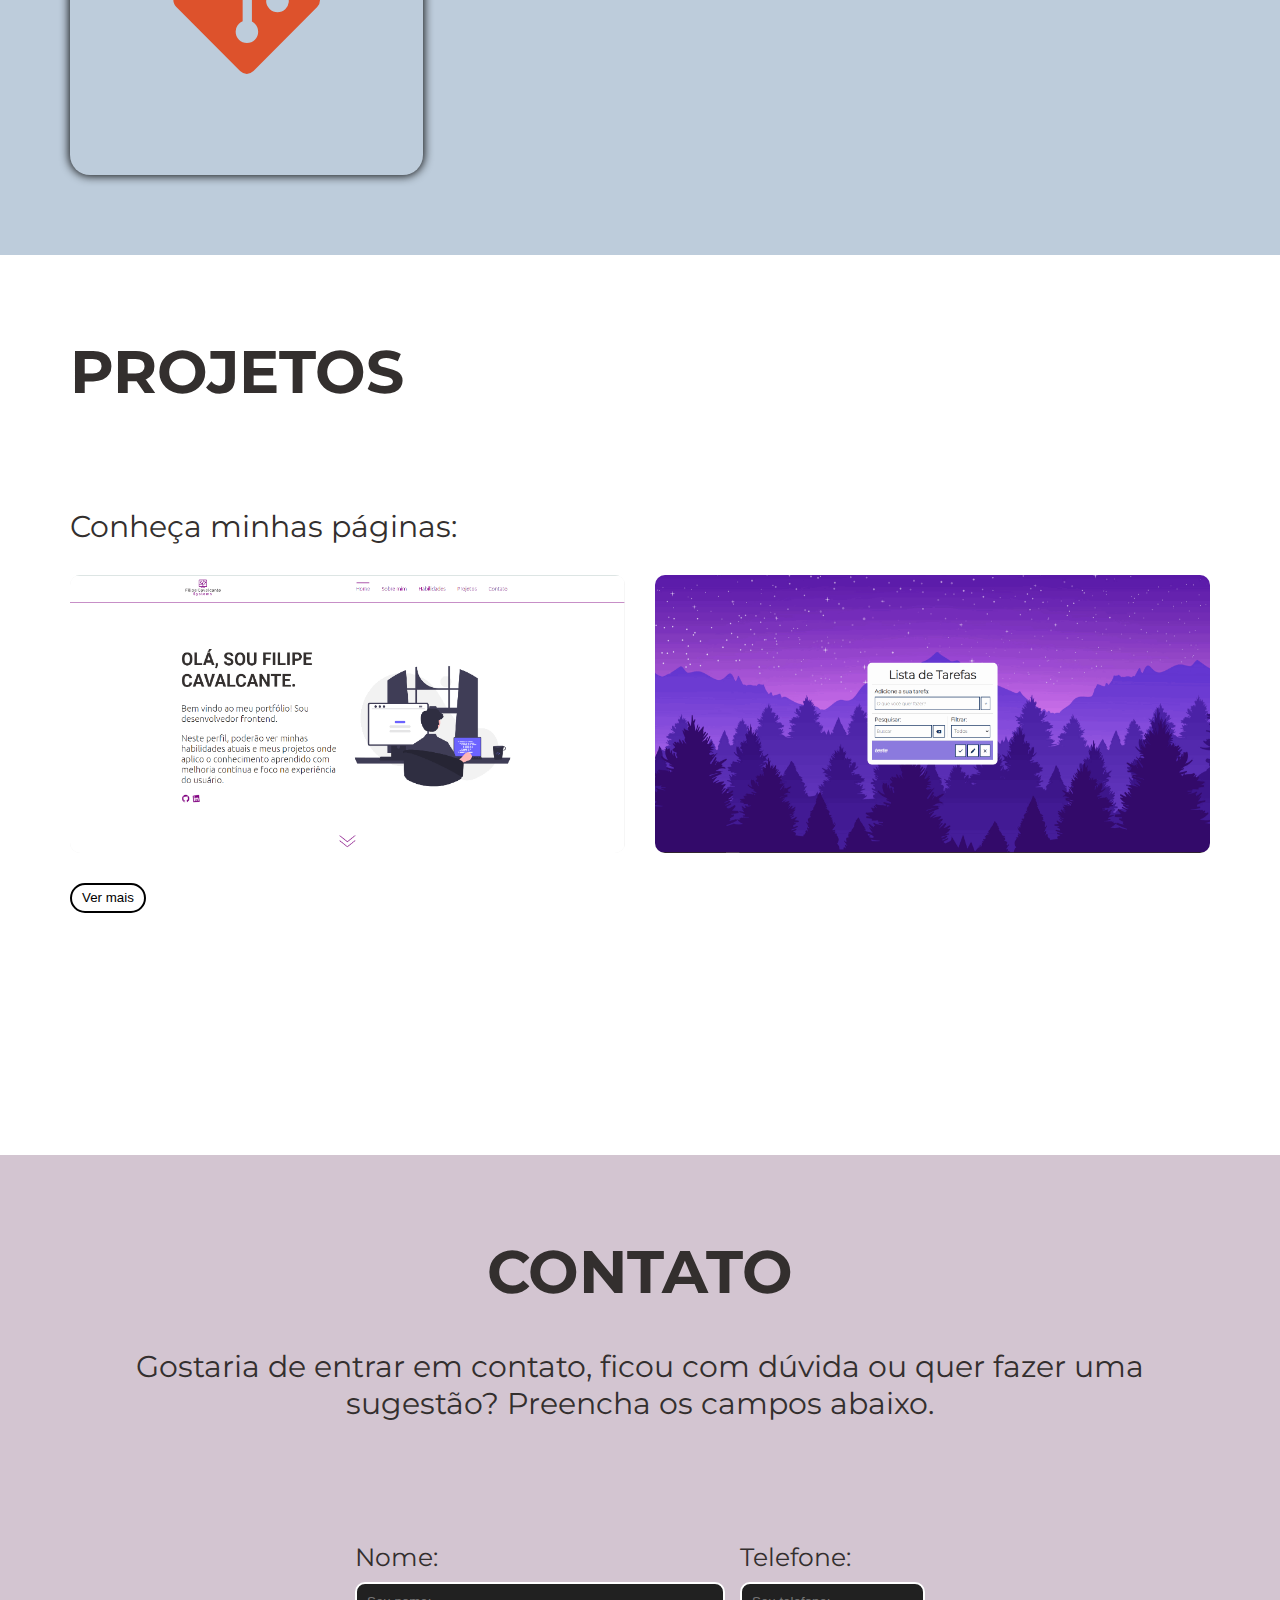
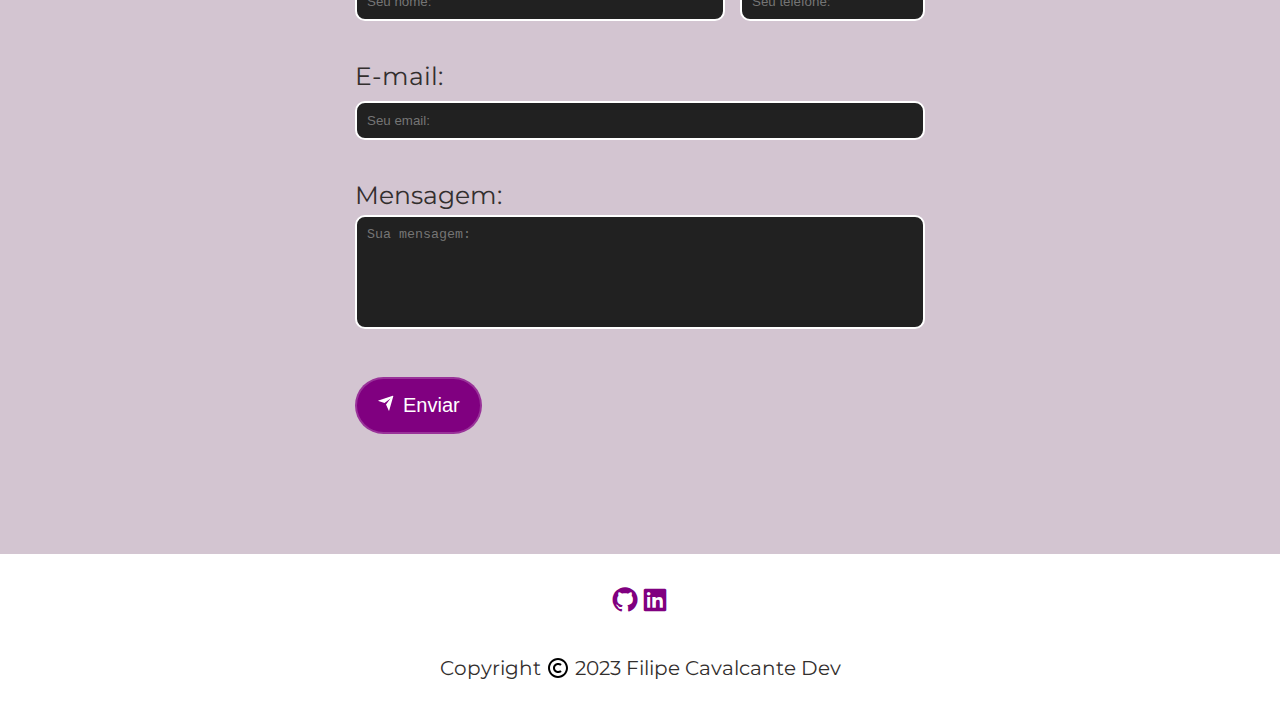
==== commit 12443616: "ajuste de imagem do projeto todo list e resumo mais conciso do trabalho realizado no projeto" ====
--- a/src/index.html
+++ b/src/index.html
@@ -168,7 +168,7 @@
                     <img src="./assets/img/todo-list.png" alt="Imagem do projeto que irá ver após o clique no botão Ver projeto">
                     <div class="projects-content">
                         <h3 class="projects-title">Lista de Tarefas</h3>
-                        <p class="projects-description">Projeto todo list, feito para criar, editar, deletar, concluir, pesquisar e filtrar tarefas.</p>
+                        <p class="projects-description">Projeto todo list com foco na manipulação de elementos e eventos, e realizando a gravação na localStorage.</p>
                         <div class="align-button">
                             <a class="project-button" href="https://todo-list-fil-dev.netlify.app/" target="_blank">
                                 <span class="content-button">Ver projeto</span>
